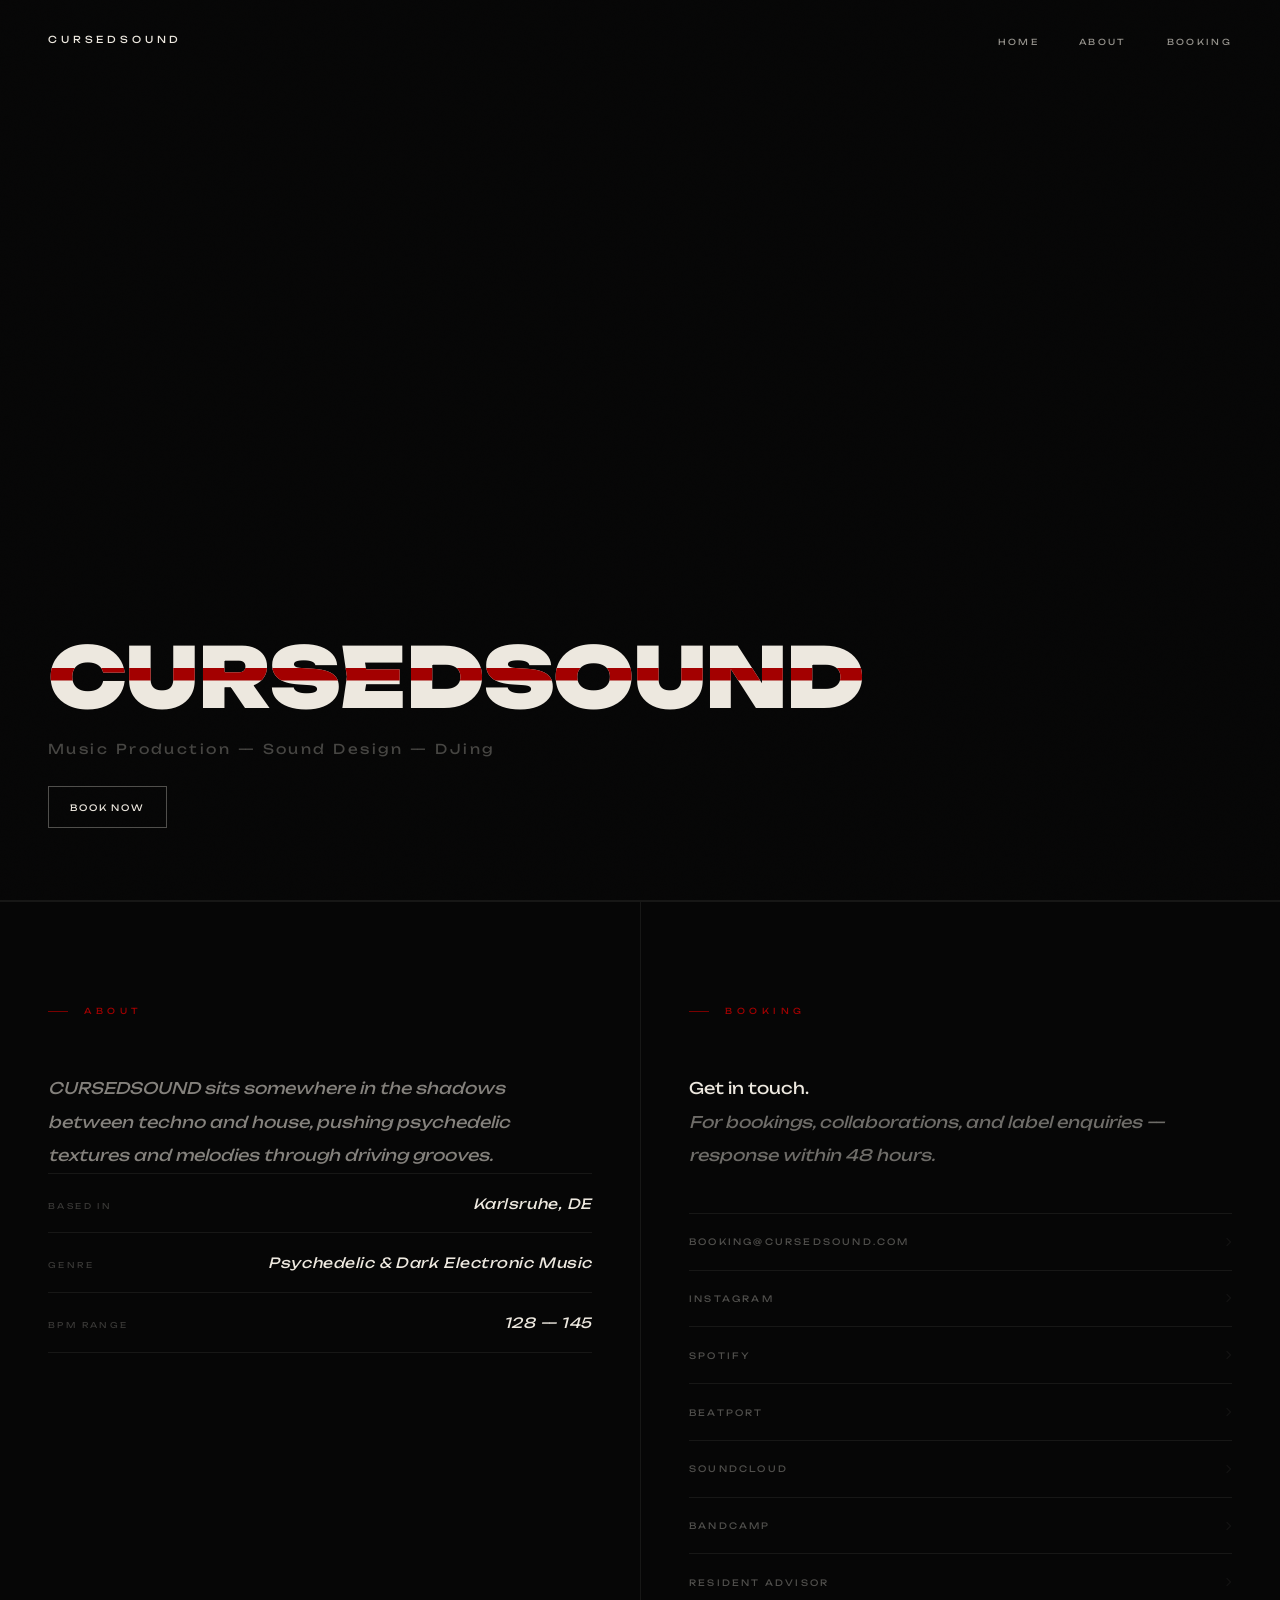
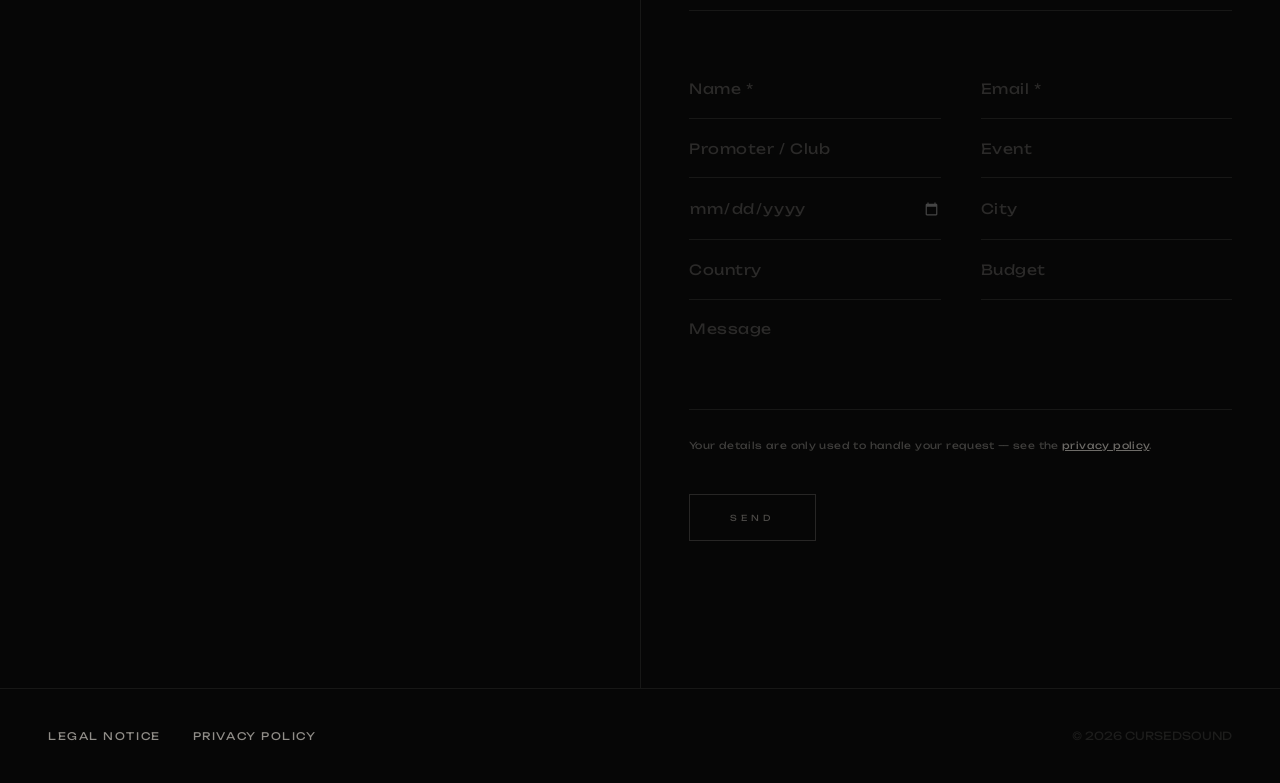
==== index.html @ dfd0a31a "Add booking form connected to the CRM Replace the commented-out contact form with a working booking " ====
<!doctype html>
<html lang="en">
  <head>
    <meta charset="UTF-8" />
    <meta name="viewport" content="width=device-width, initial-scale=1.0" />
    <meta
      name="description"
      content="CURSEDSOUND is a Karlsruhe-based artist for psychedelic and dark electronic music."
    />
    <meta name="theme-color" content="#060606" />
    <meta name="robots" content="index,follow" />
    <link rel="canonical" href="https://www.cursedsound.com/" />

    <meta property="og:type" content="website" />
    <meta property="og:title" content="CURSEDSOUND" />
    <meta
      property="og:description"
      content="Music Production, Sound Design, DJing."
    />
    <meta property="og:url" content="https://www.cursedsound.com/" />
    <meta property="og:site_name" content="CURSEDSOUND" />

    <meta name="twitter:card" content="summary" />
    <meta name="twitter:title" content="CURSEDSOUND" />
    <meta
      name="twitter:description"
      content="Music Production, Sound Design, DJing."
    />

    <title>CURSEDSOUND</title>
    <link rel="icon" href="data:image/svg+xml,%3Csvg xmlns='http://www.w3.org/2000/svg' viewBox='0 0 100 100'%3E%3Crect width='100' height='100' fill='%23060606'/%3E%3Ctext x='50' y='60' text-anchor='middle' font-size='58' fill='%23ede8df'%3EC%3C/text%3E%3C/svg%3E" />
    <link rel="preconnect" href="https://fonts.googleapis.com" />
    <link rel="preconnect" href="https://fonts.gstatic.com" crossorigin />
    <link
      href="https://fonts.googleapis.com/css2?family=Unbounded:wght@900&display=swap"
      rel="stylesheet"
    />
    <link rel="stylesheet" href="style.css" />
  </head>
  <body>
    <a class="skip-link" href="#about">Skip to content</a>

    <!-- NAV -->
    <nav>
      <a href="#hero" class="logo">CURSEDSOUND</a>
      <button
        class="nav-toggle"
        aria-label="Open navigation"
        aria-expanded="false"
        aria-controls="primary-navigation"
      >
        <span class="hamburger"></span>
      </button>
      <ul class="nav-links" id="primary-navigation">
        <li><a href="#hero">Home</a></li>
        <li><a href="#about">About</a></li>
        <li><a href="#contact">Booking</a></li>
      </ul>
    </nav>

    <!-- HERO -->
    <section id="hero">
      <div id="hero-3d"></div>
      <div class="hero-text">
        <h1 class="hero-name">CURSEDSOUND</h1>
        <p class="hero-sub">
          Music Production &mdash; Sound Design &mdash; DJing
        </p>
        <a class="hero-cta" href="#contact">Book now</a>
      </div>
    </section>

    <hr />

    <div class="about-booking-grid">
      <!-- ABOUT -->
      <section class="section" id="about">
        <p class="s-label">About</p>
        <div class="inner">
          <div>
            <p class="bio">
              CURSEDSOUND sits somewhere in the shadows between techno and house,
              pushing psychedelic textures and melodies through driving grooves.
            </p>
            <div class="about-table">
              <div class="a-row">
                <span class="a-key">Based in</span
                ><span class="a-val">Karlsruhe, DE</span>
              </div>
              <div class="a-row">
                <span class="a-key">Genre</span
                ><span class="a-val">Psychedelic & Dark Electronic Music</span>
              </div>
              <div class="a-row">
                <span class="a-key">BPM range</span
                ><span class="a-val">128 — 145</span>
              </div>
            </div>
          </div>
        </div>
      </section>

      <!-- CONTACT -->
      <section class="section" id="contact">
        <p class="s-label">Booking</p>
        <div class="inner">
          <div>
            <p class="contact-blurb">
              <strong>Get in touch.</strong><br />
              For bookings, collaborations, and label enquiries — response within 48 hours.
            </p>
            <div class="c-links">
              <a class="c-link" href="mailto:booking@cursedsound.com"
                >booking@cursedsound.com <span>↗</span></a
              >
              <a class="c-link" href="https://www.instagram.com/cursedsound" target="_blank" rel="noopener noreferrer"
                >Instagram <span>↗</span></a
              >
              <a
                class="c-link"
                href="https://open.spotify.com/intl-de/artist/7eCU2d1x8AarSiR1IyA69K?si=osEAOvn2Soixngp8DqYxMw"
                target="_blank"
                rel="noopener noreferrer"
                >Spotify <span>↗</span></a
              >
              <a class="c-link" href="https://www.beatport.com/de/artist/cursedsound/865231" target="_blank" rel="noopener noreferrer"
                >Beatport <span>↗</span></a
              >
              <a class="c-link" href="https://www.soundcloud.com/cursedsound" target="_blank" rel="noopener noreferrer"
                >Soundcloud <span>↗</span></a
              >
              <a class="c-link" href="https://cursedsound.bandcamp.com" target="_blank" rel="noopener noreferrer"
                >Bandcamp <span>↗</span></a
              >
              <a
                class="c-link"
                href="https://www.residentadvisor.net/dj/cursedsound"
                target="_blank"
                rel="noopener noreferrer"
                >Resident Advisor <span>↗</span></a
              >
            </div>
          </div>
          <!-- Booking form: posts to the CRM, which files it as a gig inquiry -->
          <form class="bform" id="booking-form" method="post"
                action="https://crm.cursedsound.com/api/public/inquiry">
            <div class="f-row">
              <input class="f" type="text" name="name" placeholder="Name *" aria-label="Name" autocomplete="name" maxlength="200" required>
              <input class="f" type="email" name="email" placeholder="Email *" aria-label="Email" autocomplete="email" maxlength="200" required>
            </div>
            <div class="f-row">
              <input class="f" type="text" name="organization" placeholder="Promoter / Club" aria-label="Promoter or club" autocomplete="organization" maxlength="200">
              <input class="f" type="text" name="event" placeholder="Event" aria-label="Event name" maxlength="200">
            </div>
            <div class="f-row">
              <input class="f" type="date" name="date" aria-label="Event date">
              <input class="f" type="text" name="city" placeholder="City" aria-label="City" maxlength="120">
            </div>
            <div class="f-row">
              <input class="f" type="text" name="country" placeholder="Country" aria-label="Country" autocomplete="country-name" maxlength="120">
              <input class="f" type="text" name="budget" placeholder="Budget" aria-label="Budget" maxlength="120">
            </div>
            <textarea class="f" name="message" rows="4" placeholder="Message" aria-label="Message" maxlength="5000"></textarea>
            <!-- honeypot: hidden from people, bots fill it and get silently dropped -->
            <div class="hp" aria-hidden="true">
              <label>Company website <input type="text" name="company_website" tabindex="-1" autocomplete="off"></label>
            </div>
            <!-- no-JS fallback: the CRM redirects back here after a plain form post -->
            <input type="hidden" name="redirect" value="https://www.cursedsound.com/?sent=1#contact">
            <p class="f-note">
              Your details are only used to handle your request — see the <a href="privacy_policy.html">privacy policy</a>.
            </p>
            <button class="submit" type="submit">Send</button>
            <p class="f-status" role="status" aria-live="polite"></p>
          </form>
        </div>
      </section>
    </div>

    <footer>
      <div class="footer-inner">
        <div class="footer-links">
          <a href="legal_notice.html">LEGAL NOTICE</a>
          <a href="privacy_policy.html">PRIVACY POLICY</a>
        </div>
        <span class="f-copy">© 2026 CURSEDSOUND</span>
      </div>
    </footer>

    <script src="script.js"></script>
  </body>
</html>
---- style.css ----
*,*::before,*::after{margin:0;padding:0;box-sizing:border-box}

:root{
  --black:#060606;
  --white:#ede8df;
  --red:#7a0000;
  --red2:#a30000;
  --red3:#c40000;
  --dim:rgba(237,232,223,0.07);
  --dim2:rgba(237,232,223,0.12);
}

body{
  background:var(--black);
  color:var(--white);
  font-family:'Unbounded',sans-serif;
  overflow-x:hidden;
}

html,body{max-width:100%}

img,canvas,svg,video{max-width:100%;height:auto}

#about,#contact{scroll-margin-top:110px}

.skip-link{
  position:absolute;
  top:-100px;
  left:1rem;
  z-index:500;
  background:var(--red2);
  color:var(--white);
  text-decoration:none;
  padding:.7rem 1rem;
  font-size:.6rem;
  letter-spacing:.1em;
}
.skip-link:focus{top:1rem}

/* ── GRAIN ── */
body::after{
  content:'';position:fixed;inset:0;
  background-image:url("data:image/svg+xml,%3Csvg xmlns='http://www.w3.org/2000/svg' width='300' height='300'%3E%3Cfilter id='n'%3E%3CfeTurbulence type='fractalNoise' baseFrequency='.85' numOctaves='4' stitchTiles='stitch'/%3E%3C/filter%3E%3Crect width='300' height='300' filter='url(%23n)' opacity='.04'/%3E%3C/svg%3E");
  pointer-events:none;z-index:199;opacity:.6;mix-blend-mode:overlay;
}

/* ── NAV ── */
nav{
  position:fixed;top:0;left:0;right:0;z-index:300;
  display:flex;justify-content:space-between;align-items:center;
  padding:1.8rem 3rem;
}
.logo{
  font-family:'Unbounded',sans-serif;font-size:.6rem;
  letter-spacing:.4em;color:var(--white);text-decoration:none;
}
.nav-links{list-style:none;display:flex;gap:2.5rem}
.nav-links a{
  font-family:'Unbounded',sans-serif;font-size:.52rem;
  letter-spacing:.28em;text-transform:uppercase;
  color:rgba(237,232,223,.62);text-decoration:none;transition:color .3s;
}
.nav-links a:hover{color:var(--white)}
.nav-toggle {
  display:none;
  background:none;
  border:none;
  cursor:pointer;
  padding:.5rem;
  margin-left:auto;
  z-index:301;
}
.nav-toggle .hamburger {
  width:2rem;
  height:.22rem;
  background:var(--white);
  display:block;
  position:relative;
  border-radius:.12rem;
}
.nav-toggle .hamburger::before,
.nav-toggle .hamburger::after {
  content:'';
  position:absolute;
  left:0;
  width:2rem;
  height:.22rem;
  background:var(--white);
  border-radius:.12rem;
}
.nav-toggle .hamburger::before {
  top:-.5rem;
}
.nav-toggle .hamburger::after {
  top:.5rem;
}

/* ── HERO ── */
#hero{
  height:100vh;display:flex;flex-direction:column;
  justify-content:flex-end;padding:0 3rem 4.5rem;
  position:relative;overflow:hidden;
  isolation:isolate;z-index:200;
}

/* THREE.JS HERO */
#hero-3d{
  position:absolute;top:0;left:0;width:100%;height:100%;
  pointer-events:none;z-index:1;
}
#hero-3d canvas{display:block;}

/* HERO TEXT */
.hero-text{position:relative;z-index:10}

.hero-name{
  font-family:'Unbounded',sans-serif;
  font-size:clamp(2.5rem,6.5vw,6rem);
  font-weight:900;line-height:1;
  letter-spacing:-.02em;color:var(--white);
  position:relative;display:inline-block;max-width:100%;overflow-wrap:anywhere;word-break:break-word;
}

/* shatter glitch on letters — rare */
.hero-name::before{
  content:'CURSEDSOUND';
  position:absolute;top:0;left:0;
  color:var(--red2);
  clip-path:polygon(0 40%,100% 40%,100% 55%,0 55%);
  animation:shatter 9s step-end infinite;
  transform:translateX(0);
}
@keyframes shatter{
  0%,88%,100%{opacity:0;transform:translateX(0)}
  89%{opacity:.9;transform:translateX(-5px) skewX(-3deg)}
  91%{opacity:.7;transform:translateX(4px)}
  93%{opacity:0}
}

.hero-sub{
  margin-top:1.4rem;
  font-family:'Unbounded',sans-serif;
  font-style:normal;
  font-size:.85rem;
  letter-spacing:.18em;
  color:rgba(237,232,223,.28);
}

.hero-cta{
  display:inline-flex;
  align-items:center;
  margin-top:1.8rem;
  border:1px solid rgba(237,232,223,.32);
  color:var(--white);
  text-decoration:none;
  text-transform:uppercase;
  letter-spacing:.22em;
  font-size:.55rem;
  padding:.9rem 1.3rem;
  transition:border-color .3s,background-color .3s,color .3s;
}
.hero-cta:hover{
  border-color:var(--red2);
  background:var(--red2);
}

a:focus-visible,
button:focus-visible{
  outline:2px solid var(--red3);
  outline-offset:3px;
}

/* ── DIVIDER ── */
hr{border:none;border-top:1px solid var(--dim);position:relative}
hr::before{content:'✦';position:absolute;left:3rem;top:-.6rem;font-size:.6rem;color:var(--red2);background:var(--black);padding:0 .5rem}

/* ── SECTIONS ── */
.section{padding:6.5rem 3rem;border-top:1px solid var(--dim)}

.about-booking-grid{display:grid;grid-template-columns:1fr}
.about-booking-grid .section,.inner{min-width:0}

@media(min-width:1100px){
  .about-booking-grid{grid-template-columns:1fr 1fr}
  .about-booking-grid .section{padding-left:3rem;padding-right:3rem}
  .about-booking-grid #contact{border-left:1px solid var(--dim)}
  .about-booking-grid #about .inner,
  .about-booking-grid #contact .inner{grid-template-columns:1fr;gap:3rem}
}

.s-label{
  font-family:'Unbounded',sans-serif;font-size:.52rem;
  letter-spacing:.55em;text-transform:uppercase;
  color:var(--red2);margin-bottom:3.5rem;
  display:flex;align-items:center;gap:1rem;
}
.s-label::before{content:'';display:block;width:20px;height:1px;background:var(--red);flex-shrink:0}

/* ── ABOUT ── */
#about .inner{display:grid;grid-template-columns:1fr 1fr;gap:7rem;align-items:start}

.bio{font-size:1rem;line-height:2.1;color:rgba(237,232,223,.55);font-style:italic}
.bio strong{font-style:normal;font-weight:400;color:var(--white)}

/* bad luck badge */
.curse-badge{
  display:inline-block;margin-top:1.8rem;
  font-family:'Unbounded',sans-serif;font-size:.5rem;
  letter-spacing:.35em;text-transform:uppercase;
  color:var(--red2);border:1px solid rgba(122,0,0,.4);
  padding:.5rem 1rem;
}

.about-table{border-top:1px solid var(--dim)}
.a-row{display:flex;justify-content:space-between;align-items:baseline;padding:1.3rem 0;border-bottom:1px solid var(--dim);gap:2rem;flex-wrap:wrap}
.a-key{font-family:'Unbounded',sans-serif;font-size:.5rem;letter-spacing:.3em;text-transform:uppercase;color:rgba(237,232,223,.22);flex-shrink:0}
.a-val{font-size:.88rem;font-style:italic;letter-spacing:.04em;color:var(--white);word-wrap:break-word;overflow-wrap:break-word}
.a-val.red{color:var(--red2)}


/* ── CONTACT ── */
#contact .inner{display:grid;grid-template-columns:1fr 1fr;gap:7rem;align-items:start}
.contact-blurb{font-size:1rem;line-height:2.1;font-style:italic;color:rgba(237,232,223,.45);margin-bottom:2.5rem}
.contact-blurb strong{font-weight:400;font-style:normal;color:var(--white)}
.c-links{border-top:1px solid var(--dim)}
.c-link{
  display:flex;justify-content:space-between;align-items:center;
  padding:1.4rem 0;border-bottom:1px solid var(--dim);
  text-decoration:none;color:rgba(237,232,223,.32);
  font-family:'Unbounded',sans-serif;font-size:.55rem;letter-spacing:.25em;text-transform:uppercase;
  transition:color .3s;
  min-width:0;
  gap:.8rem;
  overflow-wrap:anywhere;
  word-break:break-word;
}
.c-link:hover{color:var(--white)}
.c-link span{opacity:.25;transition:opacity .3s,transform .3s;display:inline-block;color:transparent;font-size:0;position:relative;width:1.2em;height:1.2em;flex-shrink:0}
.c-link span::after{content:'';position:absolute;top:50%;right:0;width:6px;height:6px;border-top:1px solid rgba(237,232,223,.25);border-right:1px solid rgba(237,232,223,.25);transform:translate(-2px,-50%) rotate(45deg);transition:border-color .3s}
.c-link:hover span{opacity:1;transform:translate(4px,-4px)}
.c-link:hover span::after{border-color:var(--white)}

/* FORM */
.bform{display:flex;flex-direction:column}
.f{
  background:transparent;border:none;border-bottom:1px solid var(--dim);
  color:var(--white);font-family:'Unbounded',sans-serif;font-style:normal;
  font-size:.88rem;letter-spacing:.04em;
  padding:1.3rem 0;outline:none;transition:border-color .3s;width:100%;
}
.f::placeholder{color:rgba(237,232,223,.16)}
.f:focus{border-bottom-color:rgba(163,0,0,.6)}
.f-row{display:grid;grid-template-columns:1fr 1fr;gap:2.5rem}
textarea.f{resize:none}
.submit{
  margin-top:2.5rem;align-self:flex-start;background:none;
  border:1px solid rgba(237,232,223,.14);color:rgba(237,232,223,.3);
  font-family:'Unbounded',sans-serif;font-size:.52rem;
  letter-spacing:.5em;text-transform:uppercase;
  padding:1.1rem 2.5rem;cursor:pointer;transition:all .3s;
}
.submit:hover{border-color:var(--red);background:var(--red);color:var(--white)}
.submit:disabled{opacity:.4;cursor:wait}
.f[type=date]{color-scheme:dark}
.f[type=date].is-empty{color:rgba(237,232,223,.16)}
.f[type=date]::-webkit-calendar-picker-indicator{opacity:.25;cursor:pointer}
.hp{position:absolute;left:-10000px;width:1px;height:1px;overflow:hidden}
.f-note{margin-top:1.6rem;font-size:.6rem;line-height:1.9;letter-spacing:.04em;color:rgba(237,232,223,.25)}
.f-note a{color:rgba(237,232,223,.45);text-decoration:underline}
.f-status{margin-top:1.4rem;font-size:.7rem;line-height:1.9;letter-spacing:.04em;min-height:1.3rem}
.f-status.ok{color:var(--white)}
.f-status.bad{color:var(--red3)}

/* ── FOOTER ── */
footer{
  padding:2.5rem 3rem;border-top:1px solid var(--dim);
  display:flex;justify-content:space-between;align-items:center;
}
.f-brand{font-family:'Unbounded',sans-serif;font-size:.52rem;letter-spacing:.38em;color:rgba(237,232,223,.12)}
.f-copy{font-family:'Unbounded',sans-serif;font-style:normal;font-size:.7rem;color:rgba(237,232,223,.1)}
.footer-inner{display:flex;justify-content:space-between;align-items:center;width:100%}
.footer-links{display:flex;gap:2rem;font-size:0.65rem;letter-spacing:0.15em}
.footer-links a{color:rgba(237,232,223,0.6);text-decoration:none}

/* ── RESPONSIVE ── */
@media(max-width:768px){
  nav{padding:1.5rem;background:var(--black)}
  .logo{
    font-size:.45rem;
    letter-spacing:.14em;
    max-width:calc(100vw - 6.5rem);
    white-space:nowrap;
    overflow:hidden;
    text-overflow:ellipsis;
  }
  .nav-toggle{display:block}
  .nav-links{
    position:absolute;
    top:100%;
    left:0;
    right:0;
    background:var(--black);
    flex-direction:column;
    gap:0;
    padding:0;
    display:none;
    text-align:center;
  }
  .nav-links.open{
    display:flex;
  }
  .nav-links a{
    font-size:.42rem;
    letter-spacing:.15em;
    padding:1rem 0;
    border-bottom:1px solid var(--dim2);
  }
  .nav-links a:last-child{border-bottom:none}
  .hero-name{font-size:clamp(2rem,5.5vw,4rem)}
  .hero-name::before{display:none}
  .hero-sub{font-size:.74rem;letter-spacing:.1em;line-height:1.6}
  .hero-cta{font-size:.5rem;letter-spacing:.16em}
  #hero{padding:0 1.5rem 3.5rem}
  .section{padding:4.5rem 1.5rem}
  #about .inner,#contact .inner{grid-template-columns:1fr;gap:3.5rem}
  .a-row{flex-direction:column;align-items:flex-start;gap:0.8rem}
  .a-val{max-width:100%}
  .date{grid-template-columns:4.5rem 1fr;gap:1.5rem}
  .date-status{display:none}
  .c-link{
    font-size:.48rem;
    letter-spacing:.08em;
    align-items:flex-start;
    line-height:1.5;
  }
  .c-link span{margin-top:.2rem}
  .f-row{grid-template-columns:1fr;gap:0}
  footer{flex-direction:column;gap:.8rem;padding:2rem 1.5rem}
  .footer-inner{flex-direction:column;align-items:flex-start;gap:1rem}
  .footer-links{flex-direction:column;gap:0.8rem}
  .thirteen{font-size:60vw}
}

@media (prefers-reduced-motion: reduce){
  *,*::before,*::after{animation:none!important;transition:none!important;scroll-behavior:auto!important}
}
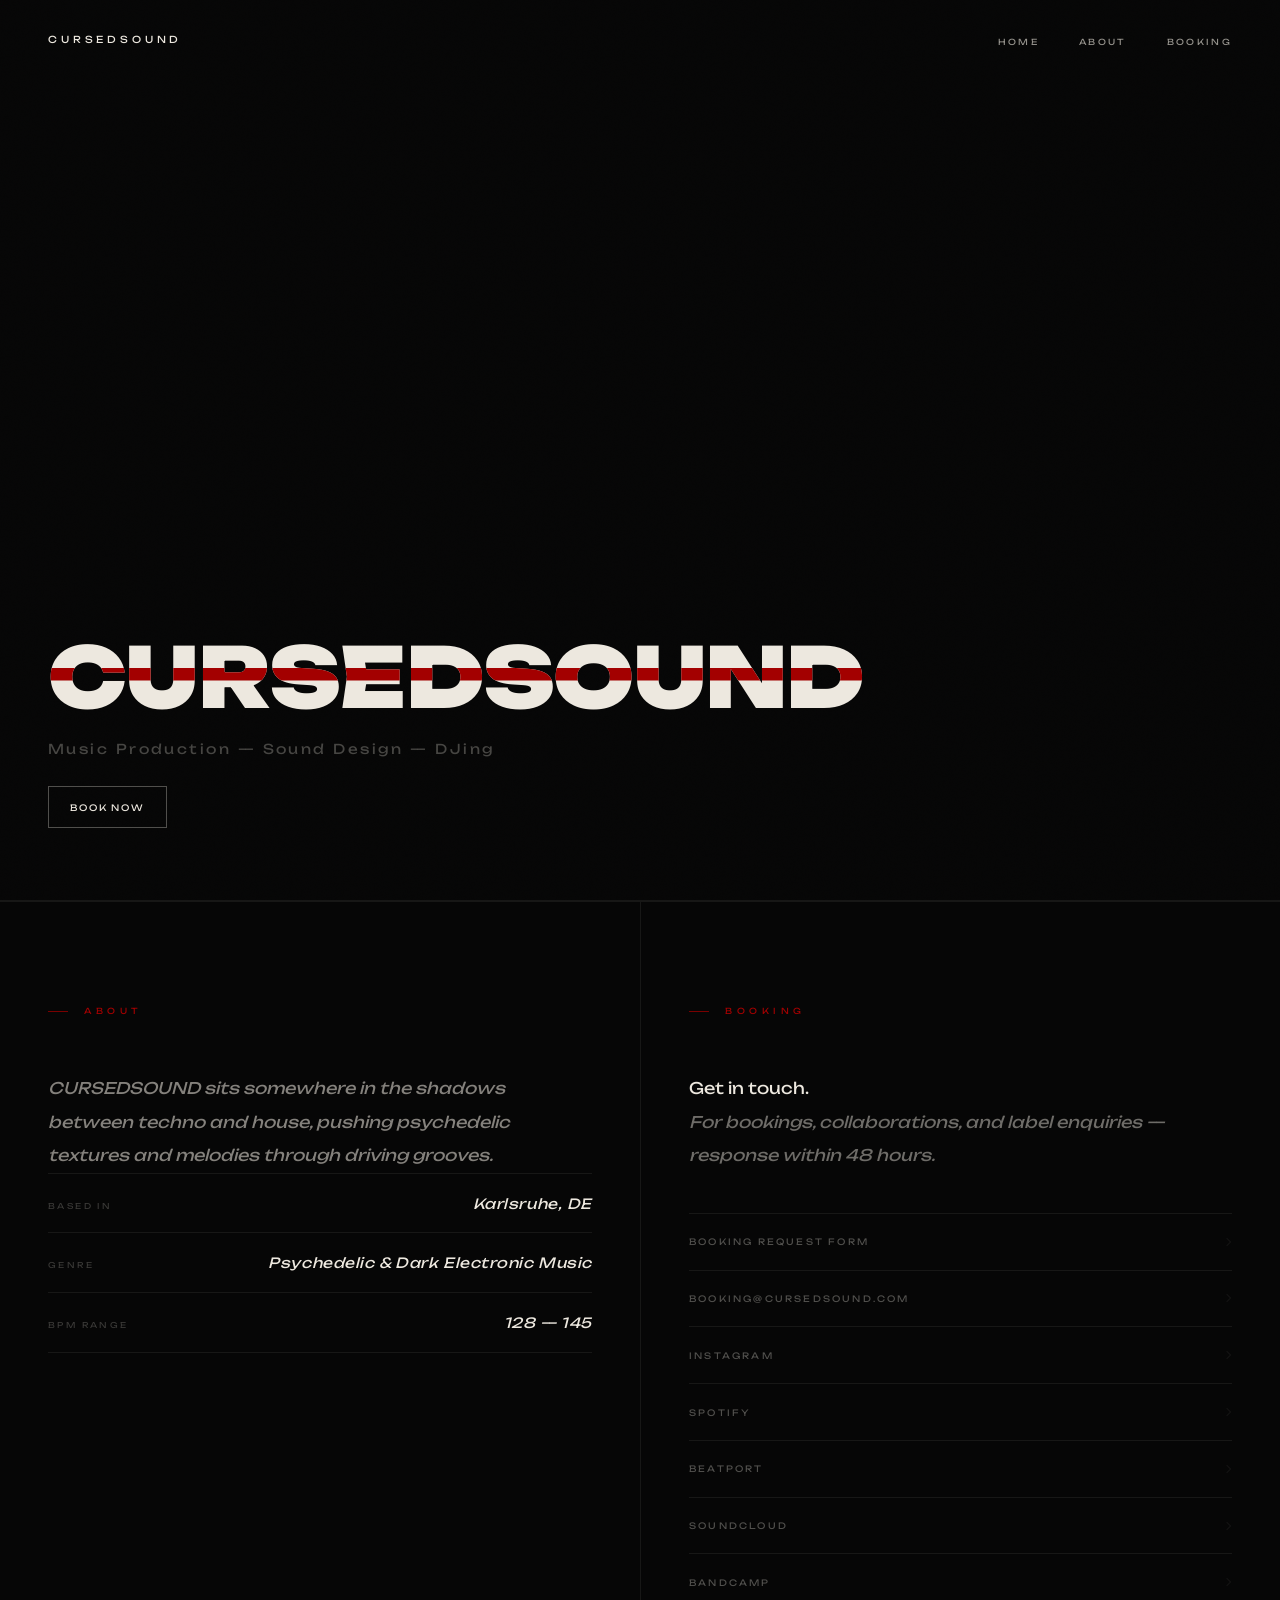
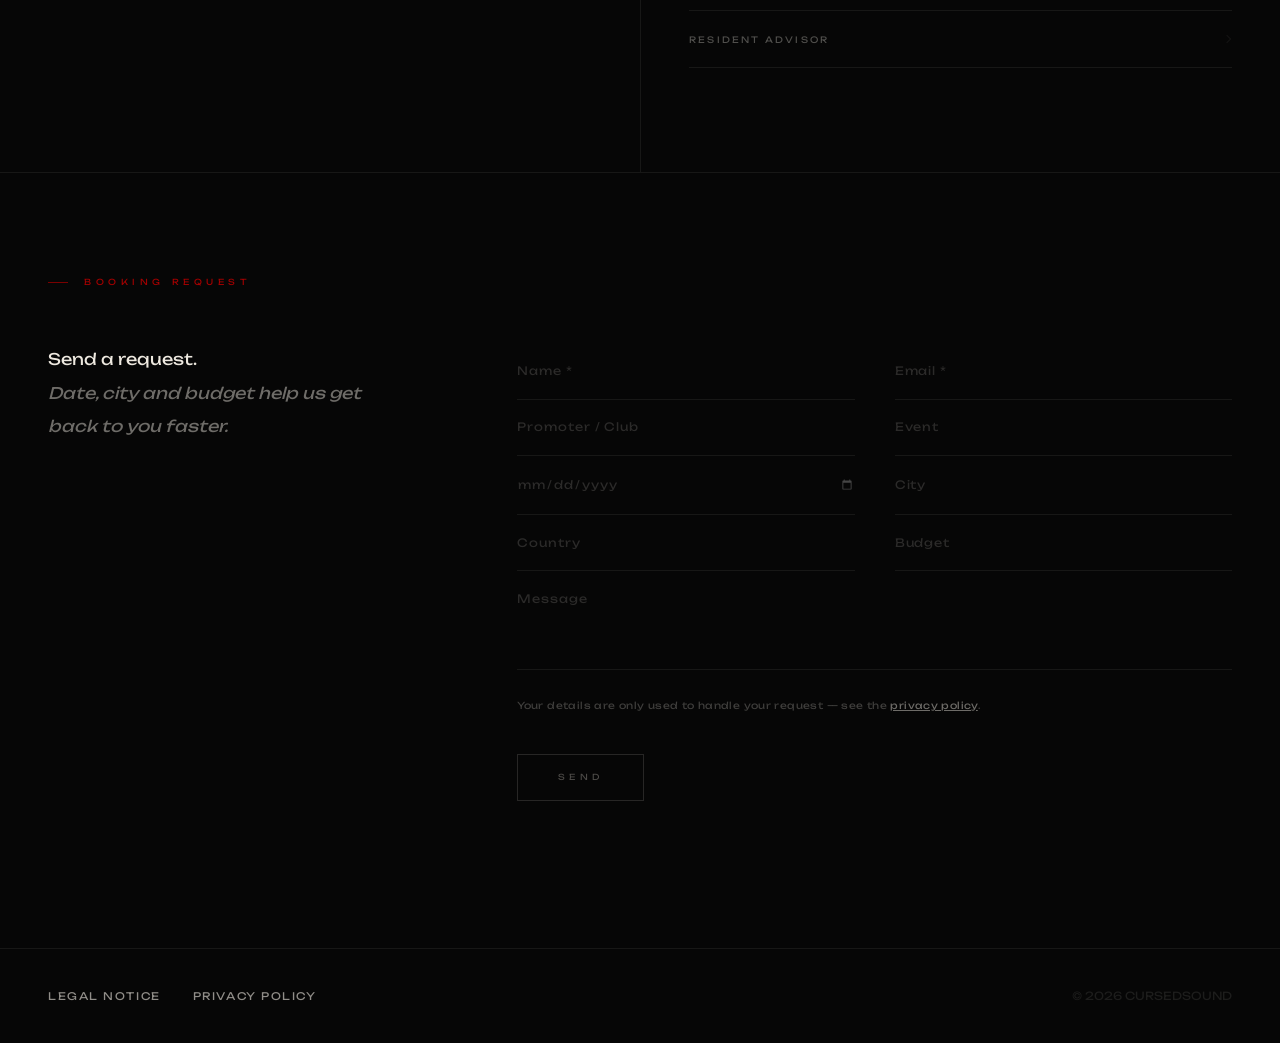
==== commit 86cc4c97: "Give the booking form its own section Move the form out of the Booking column into a full-width "Boo" ====
--- a/index.html
+++ b/index.html
@@ -110,6 +110,7 @@
               For bookings, collaborations, and label enquiries — response within 48 hours.
             </p>
             <div class="c-links">
+              <a class="c-link" href="#request">Booking request form <span>↓</span></a>
               <a class="c-link" href="mailto:booking@cursedsound.com"
                 >booking@cursedsound.com <span>↗</span></a
               >
@@ -141,41 +142,52 @@
               >
             </div>
           </div>
-          <!-- Booking form: posts to the CRM, which files it as a gig inquiry -->
-          <form class="bform" id="booking-form" method="post"
-                action="https://crm.cursedsound.com/api/public/inquiry">
-            <div class="f-row">
-              <input class="f" type="text" name="name" placeholder="Name *" aria-label="Name" autocomplete="name" maxlength="200" required>
-              <input class="f" type="email" name="email" placeholder="Email *" aria-label="Email" autocomplete="email" maxlength="200" required>
-            </div>
-            <div class="f-row">
-              <input class="f" type="text" name="organization" placeholder="Promoter / Club" aria-label="Promoter or club" autocomplete="organization" maxlength="200">
-              <input class="f" type="text" name="event" placeholder="Event" aria-label="Event name" maxlength="200">
-            </div>
-            <div class="f-row">
-              <input class="f" type="date" name="date" aria-label="Event date">
-              <input class="f" type="text" name="city" placeholder="City" aria-label="City" maxlength="120">
-            </div>
-            <div class="f-row">
-              <input class="f" type="text" name="country" placeholder="Country" aria-label="Country" autocomplete="country-name" maxlength="120">
-              <input class="f" type="text" name="budget" placeholder="Budget" aria-label="Budget" maxlength="120">
-            </div>
-            <textarea class="f" name="message" rows="4" placeholder="Message" aria-label="Message" maxlength="5000"></textarea>
-            <!-- honeypot: hidden from people, bots fill it and get silently dropped -->
-            <div class="hp" aria-hidden="true">
-              <label>Company website <input type="text" name="company_website" tabindex="-1" autocomplete="off"></label>
-            </div>
-            <!-- no-JS fallback: the CRM redirects back here after a plain form post -->
-            <input type="hidden" name="redirect" value="https://www.cursedsound.com/?sent=1#contact">
-            <p class="f-note">
-              Your details are only used to handle your request — see the <a href="privacy_policy.html">privacy policy</a>.
-            </p>
-            <button class="submit" type="submit">Send</button>
-            <p class="f-status" role="status" aria-live="polite"></p>
-          </form>
         </div>
       </section>
     </div>
+
+    <!-- BOOKING REQUEST -->
+    <section class="section" id="request">
+      <p class="s-label">Booking request</p>
+      <div class="inner">
+        <p class="contact-blurb">
+          <strong>Send a request.</strong><br />
+          Date, city and budget help us get back to you faster.
+        </p>
+        <!-- Booking form: posts to the CRM, which files it as a gig inquiry -->
+        <form class="bform" id="booking-form" method="post"
+              action="https://crm.cursedsound.com/api/public/inquiry">
+          <div class="f-row">
+            <input class="f" type="text" name="name" placeholder="Name *" aria-label="Name" autocomplete="name" maxlength="200" required>
+            <input class="f" type="email" name="email" placeholder="Email *" aria-label="Email" autocomplete="email" maxlength="200" required>
+          </div>
+          <div class="f-row">
+            <input class="f" type="text" name="organization" placeholder="Promoter / Club" aria-label="Promoter or club" autocomplete="organization" maxlength="200">
+            <input class="f" type="text" name="event" placeholder="Event" aria-label="Event name" maxlength="200">
+          </div>
+          <div class="f-row">
+            <input class="f" type="date" name="date" aria-label="Event date">
+            <input class="f" type="text" name="city" placeholder="City" aria-label="City" maxlength="120">
+          </div>
+          <div class="f-row">
+            <input class="f" type="text" name="country" placeholder="Country" aria-label="Country" autocomplete="country-name" maxlength="120">
+            <input class="f" type="text" name="budget" placeholder="Budget" aria-label="Budget" maxlength="120">
+          </div>
+          <textarea class="f" name="message" rows="4" placeholder="Message" aria-label="Message" maxlength="5000"></textarea>
+          <!-- honeypot: hidden from people, bots fill it and get silently dropped -->
+          <div class="hp" aria-hidden="true">
+            <label>Company website <input type="text" name="company_website" tabindex="-1" autocomplete="off"></label>
+          </div>
+          <!-- no-JS fallback: the CRM redirects back here after a plain form post -->
+          <input type="hidden" name="redirect" value="https://www.cursedsound.com/?sent=1#request">
+          <p class="f-note">
+            Your details are only used to handle your request — see the <a href="privacy_policy.html">privacy policy</a>.
+          </p>
+          <button class="submit" type="submit">Send</button>
+          <p class="f-status" role="status" aria-live="polite"></p>
+        </form>
+      </div>
+    </section>
 
     <footer>
       <div class="footer-inner">
--- a/style.css
+++ b/style.css
@@ -21,7 +21,7 @@
 
 img,canvas,svg,video{max-width:100%;height:auto}
 
-#about,#contact{scroll-margin-top:110px}
+#about,#contact,#request{scroll-margin-top:110px}
 
 .skip-link{
   position:absolute;
@@ -197,7 +197,7 @@
 .s-label::before{content:'';display:block;width:20px;height:1px;background:var(--red);flex-shrink:0}
 
 /* ── ABOUT ── */
-#about .inner{display:grid;grid-template-columns:1fr 1fr;gap:7rem;align-items:start}
+#about .inner{display:grid;grid-template-columns:1fr;gap:7rem;align-items:start}
 
 .bio{font-size:1rem;line-height:2.1;color:rgba(237,232,223,.55);font-style:italic}
 .bio strong{font-style:normal;font-weight:400;color:var(--white)}
@@ -219,7 +219,7 @@
 
 
 /* ── CONTACT ── */
-#contact .inner{display:grid;grid-template-columns:1fr 1fr;gap:7rem;align-items:start}
+#contact .inner{display:grid;grid-template-columns:1fr;gap:7rem;align-items:start}
 .contact-blurb{font-size:1rem;line-height:2.1;font-style:italic;color:rgba(237,232,223,.45);margin-bottom:2.5rem}
 .contact-blurb strong{font-weight:400;font-style:normal;color:var(--white)}
 .c-links{border-top:1px solid var(--dim)}
@@ -241,11 +241,12 @@
 .c-link:hover span::after{border-color:var(--white)}
 
 /* FORM */
-.bform{display:flex;flex-direction:column}
+#request .inner{display:grid;grid-template-columns:1fr 2fr;gap:7rem;align-items:start}
+.bform{display:flex;flex-direction:column;min-width:0}
 .f{
   background:transparent;border:none;border-bottom:1px solid var(--dim);
-  color:var(--white);font-family:'Unbounded',sans-serif;font-style:normal;
-  font-size:.88rem;letter-spacing:.04em;
+  color:rgba(237,232,223,.85);font-family:'Unbounded',sans-serif;font-style:normal;
+  font-size:.72rem;letter-spacing:.08em;
   padding:1.3rem 0;outline:none;transition:border-color .3s;width:100%;
 }
 .f::placeholder{color:rgba(237,232,223,.16)}
@@ -322,7 +323,7 @@
   .hero-cta{font-size:.5rem;letter-spacing:.16em}
   #hero{padding:0 1.5rem 3.5rem}
   .section{padding:4.5rem 1.5rem}
-  #about .inner,#contact .inner{grid-template-columns:1fr;gap:3.5rem}
+  #about .inner,#contact .inner,#request .inner{grid-template-columns:1fr;gap:3.5rem}
   .a-row{flex-direction:column;align-items:flex-start;gap:0.8rem}
   .a-val{max-width:100%}
   .date{grid-template-columns:4.5rem 1fr;gap:1.5rem}
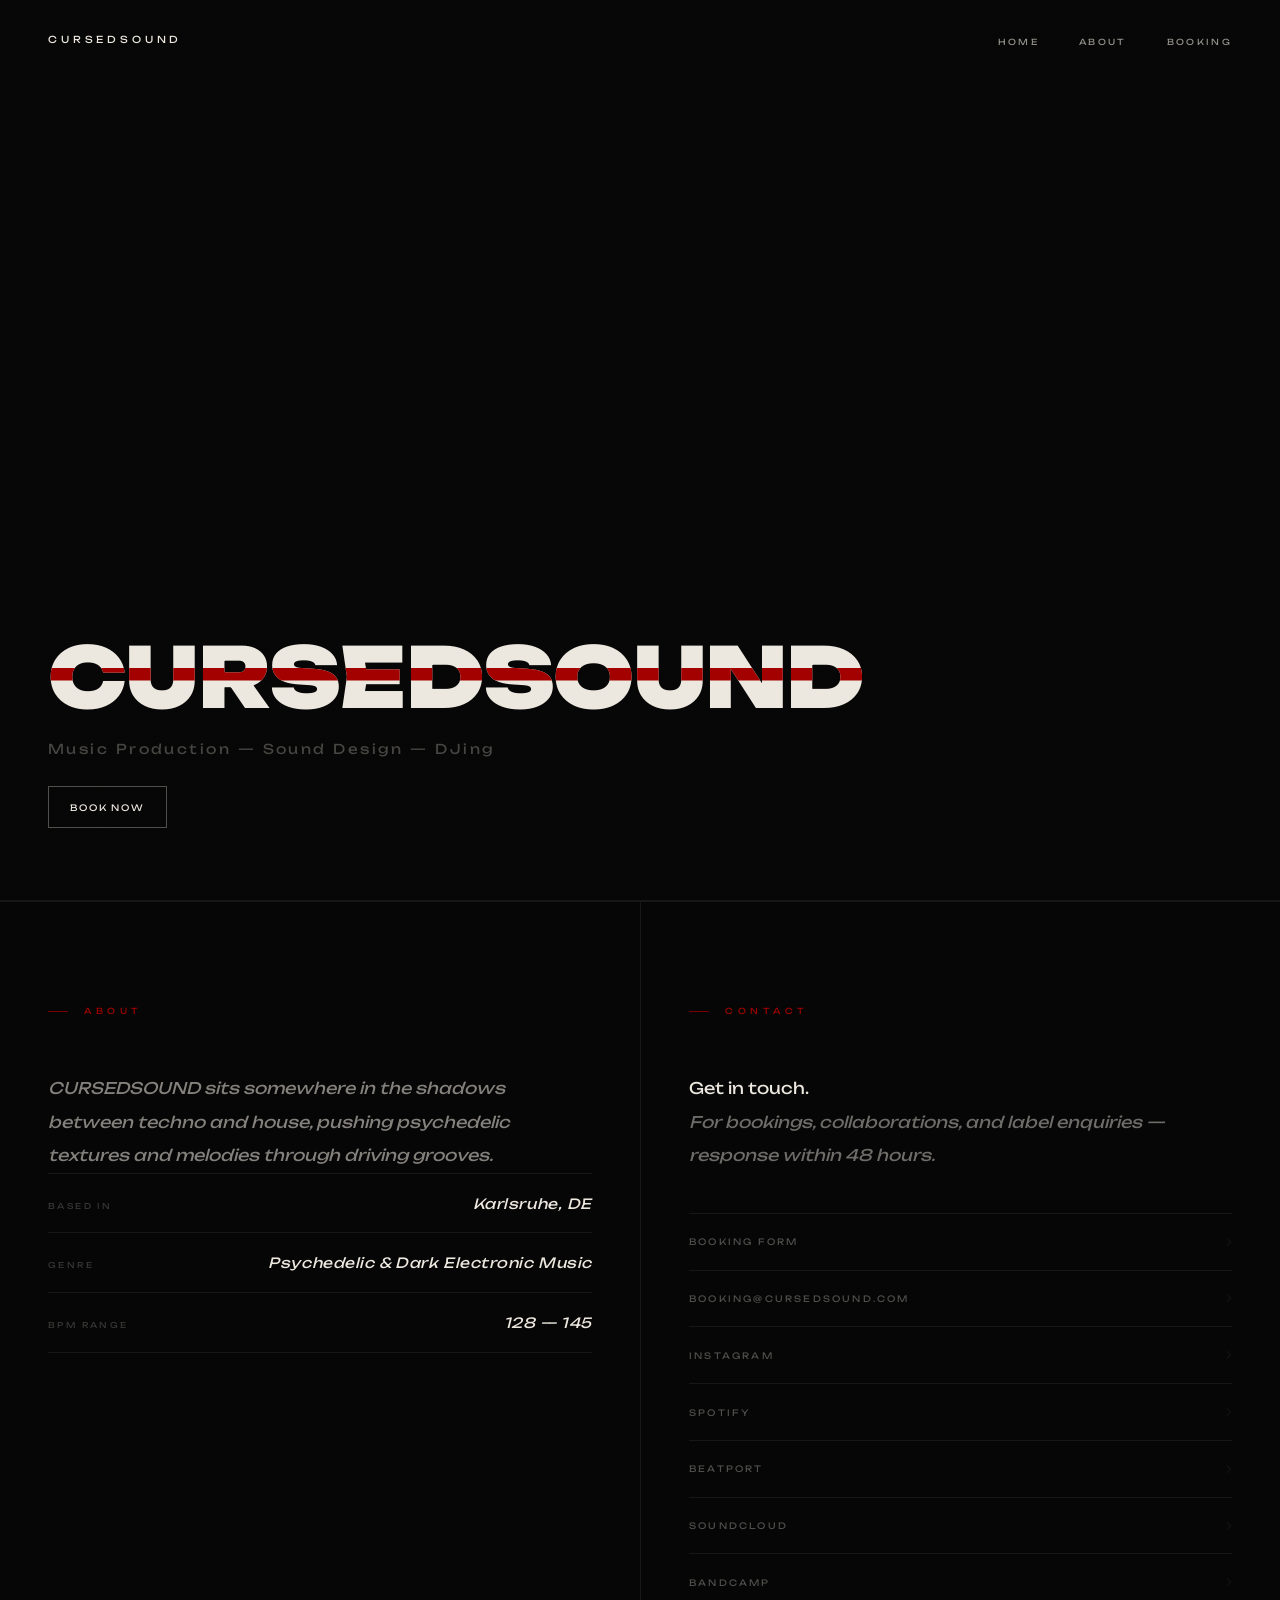
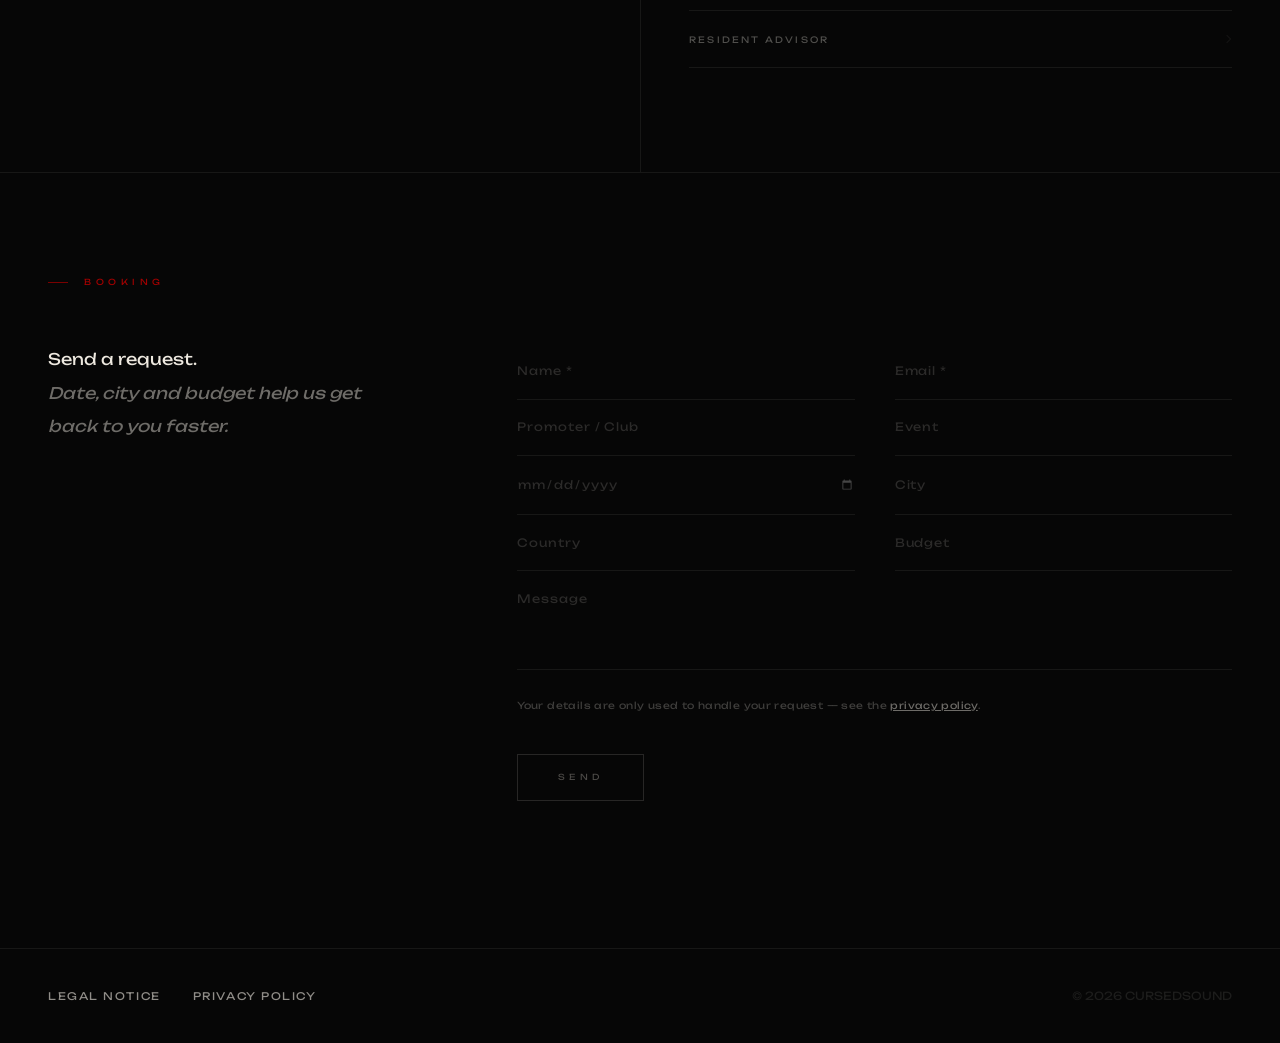
==== commit 37ccb35c: "Rename sections to Contact and Booking The links section is now "Contact" and the form section "Book" ====
--- a/index.html
+++ b/index.html
@@ -54,7 +54,7 @@
       <ul class="nav-links" id="primary-navigation">
         <li><a href="#hero">Home</a></li>
         <li><a href="#about">About</a></li>
-        <li><a href="#contact">Booking</a></li>
+        <li><a href="#request">Booking</a></li>
       </ul>
     </nav>
 
@@ -66,7 +66,7 @@
         <p class="hero-sub">
           Music Production &mdash; Sound Design &mdash; DJing
         </p>
-        <a class="hero-cta" href="#contact">Book now</a>
+        <a class="hero-cta" href="#request">Book now</a>
       </div>
     </section>
 
@@ -102,7 +102,7 @@
 
       <!-- CONTACT -->
       <section class="section" id="contact">
-        <p class="s-label">Booking</p>
+        <p class="s-label">Contact</p>
         <div class="inner">
           <div>
             <p class="contact-blurb">
@@ -110,7 +110,7 @@
               For bookings, collaborations, and label enquiries — response within 48 hours.
             </p>
             <div class="c-links">
-              <a class="c-link" href="#request">Booking request form <span>↓</span></a>
+              <a class="c-link" href="#request">Booking form <span>↓</span></a>
               <a class="c-link" href="mailto:booking@cursedsound.com"
                 >booking@cursedsound.com <span>↗</span></a
               >
@@ -148,7 +148,7 @@
 
     <!-- BOOKING REQUEST -->
     <section class="section" id="request">
-      <p class="s-label">Booking request</p>
+      <p class="s-label">Booking</p>
       <div class="inner">
         <p class="contact-blurb">
           <strong>Send a request.</strong><br />
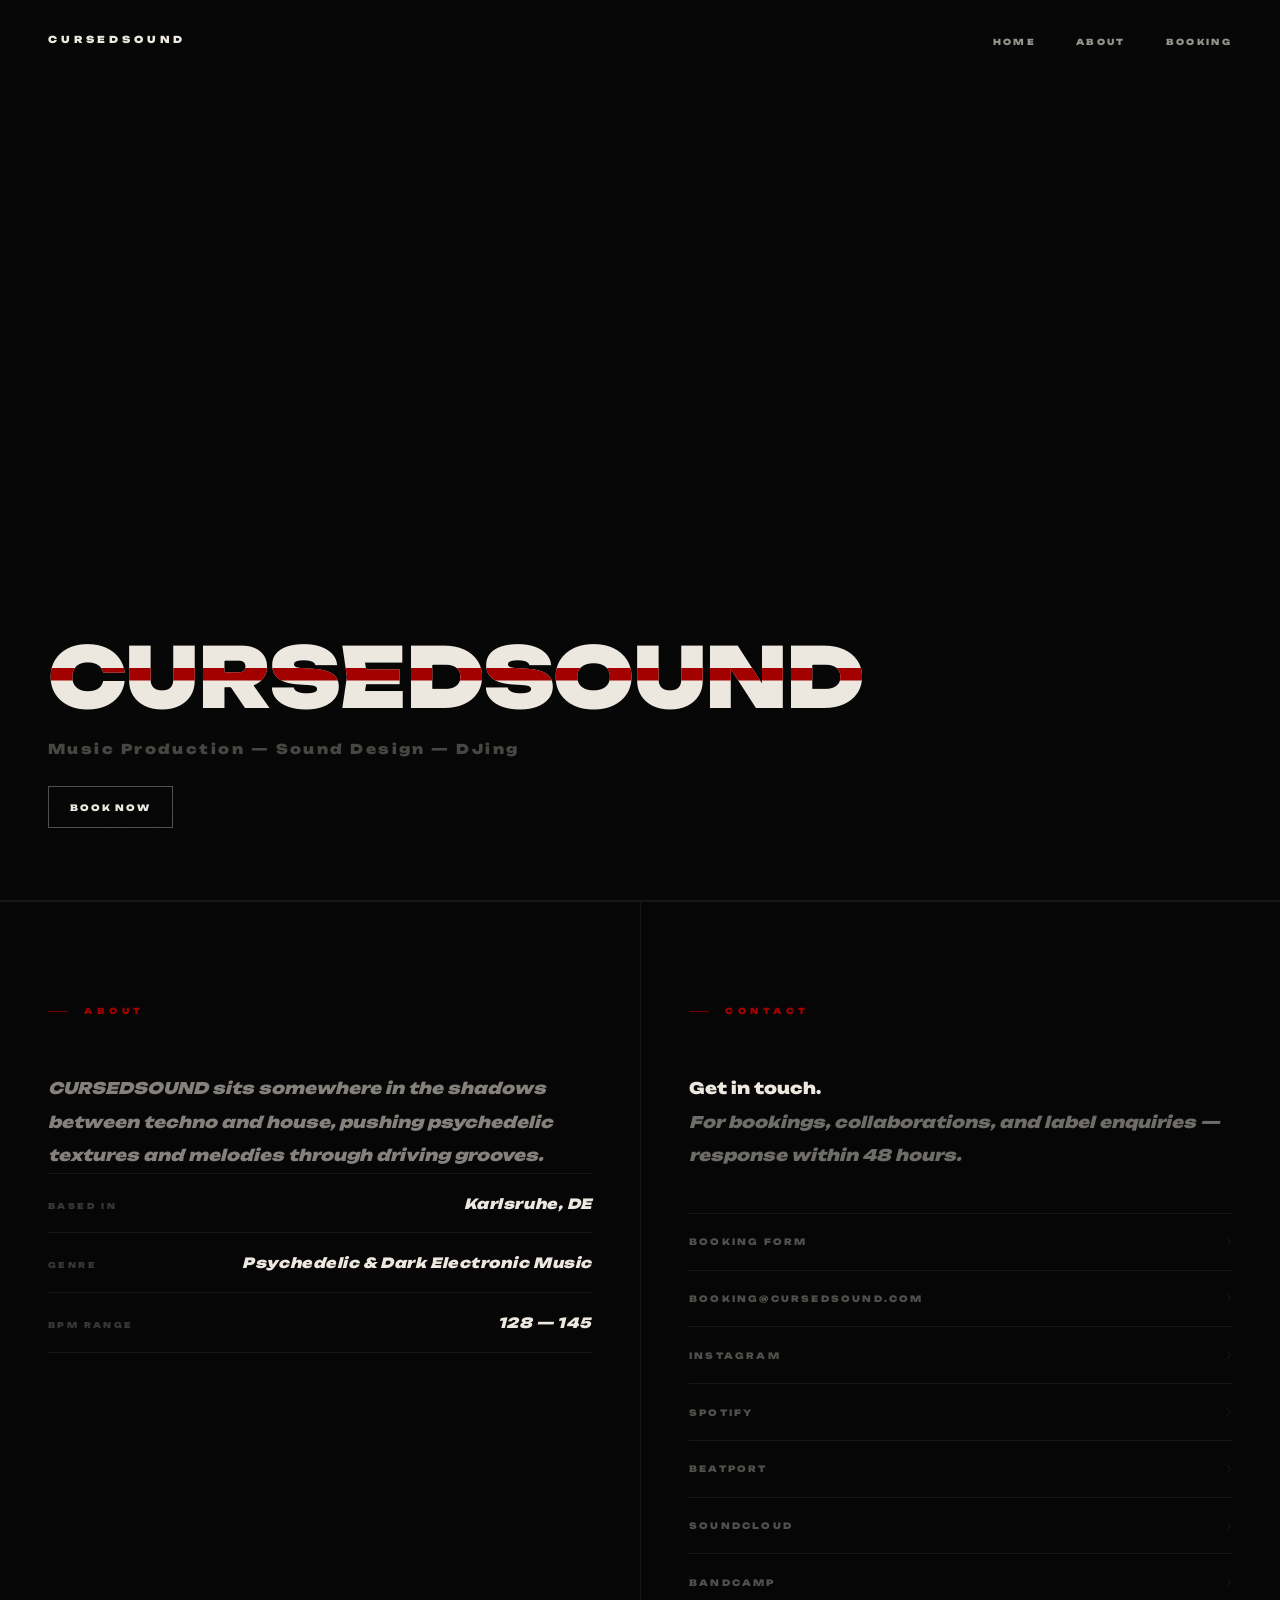
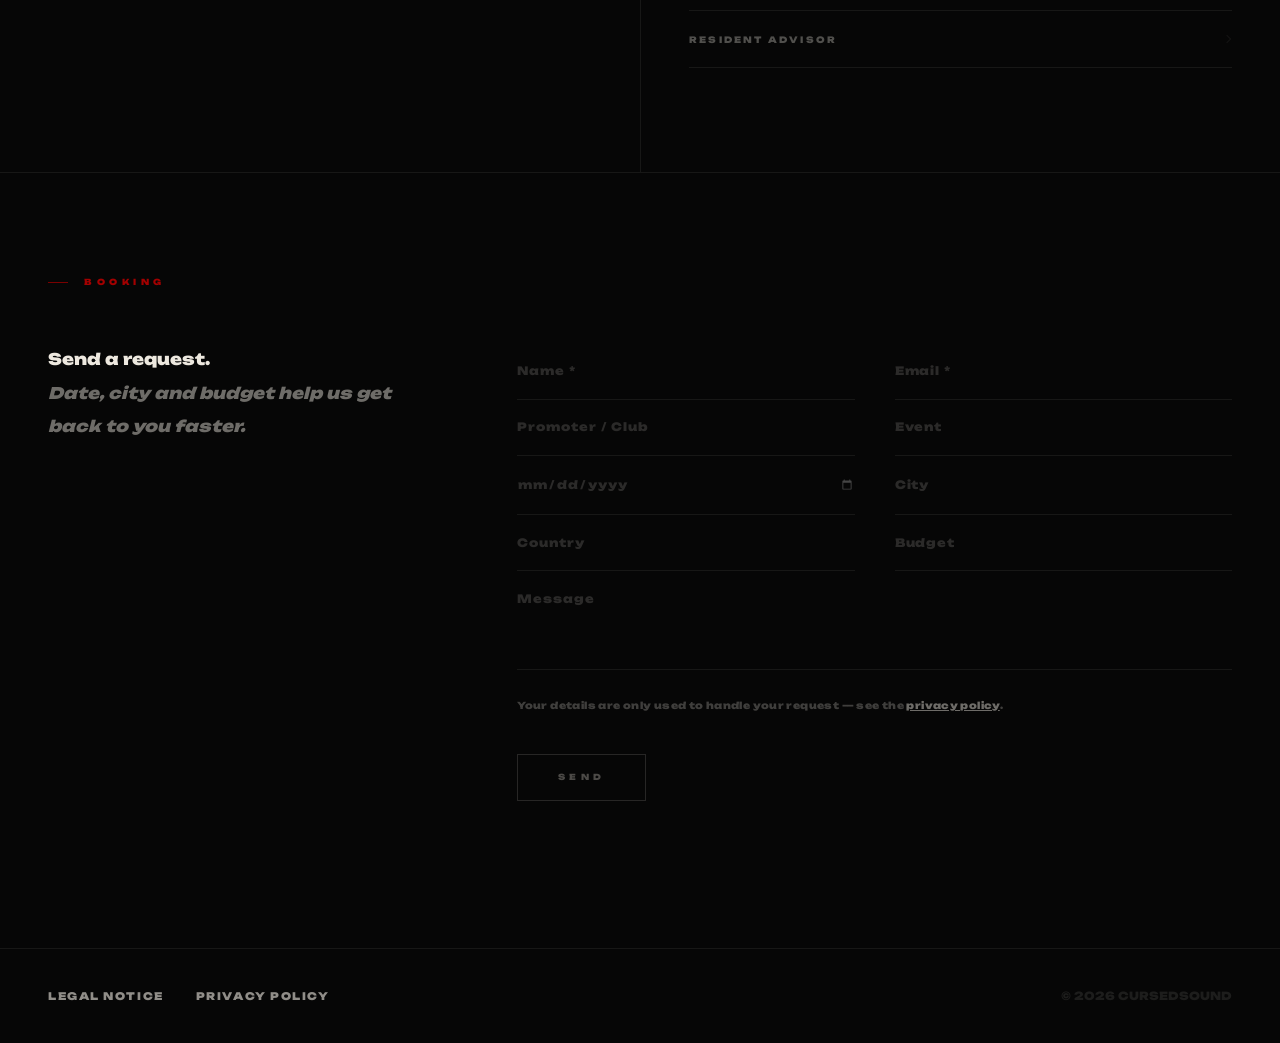
==== commit 42949a7b: "Self-host the font and add link previews, icons and SEO basics Serve Unbounded from fonts/ instead o" ====
--- a/index.html
+++ b/index.html
@@ -3,38 +3,62 @@
   <head>
     <meta charset="UTF-8" />
     <meta name="viewport" content="width=device-width, initial-scale=1.0" />
-    <meta
-      name="description"
-      content="CURSEDSOUND is a Karlsruhe-based artist for psychedelic and dark electronic music."
-    />
+    <meta name="description" content="CURSEDSOUND is a DJ and producer from Karlsruhe, Germany, playing psychedelic and dark electronic music between techno and house (128–145 BPM). Bookings, releases and contact." />
     <meta name="theme-color" content="#060606" />
     <meta name="robots" content="index,follow" />
     <link rel="canonical" href="https://www.cursedsound.com/" />
 
     <meta property="og:type" content="website" />
-    <meta property="og:title" content="CURSEDSOUND" />
-    <meta
-      property="og:description"
-      content="Music Production, Sound Design, DJing."
-    />
+    <meta property="og:site_name" content="CURSEDSOUND" />
+    <meta property="og:title" content="CURSEDSOUND — Psychedelic &amp; Dark Electronic Music" />
+    <meta property="og:description" content="DJ &amp; producer from Karlsruhe. Music production, sound design, DJing — bookings open." />
     <meta property="og:url" content="https://www.cursedsound.com/" />
-    <meta property="og:site_name" content="CURSEDSOUND" />
-
-    <meta name="twitter:card" content="summary" />
-    <meta name="twitter:title" content="CURSEDSOUND" />
-    <meta
-      name="twitter:description"
-      content="Music Production, Sound Design, DJing."
-    />
-
-    <title>CURSEDSOUND</title>
-    <link rel="icon" href="data:image/svg+xml,%3Csvg xmlns='http://www.w3.org/2000/svg' viewBox='0 0 100 100'%3E%3Crect width='100' height='100' fill='%23060606'/%3E%3Ctext x='50' y='60' text-anchor='middle' font-size='58' fill='%23ede8df'%3EC%3C/text%3E%3C/svg%3E" />
-    <link rel="preconnect" href="https://fonts.googleapis.com" />
-    <link rel="preconnect" href="https://fonts.gstatic.com" crossorigin />
-    <link
-      href="https://fonts.googleapis.com/css2?family=Unbounded:wght@900&display=swap"
-      rel="stylesheet"
-    />
+    <meta property="og:image" content="https://www.cursedsound.com/og-image.png" />
+    <meta property="og:image:width" content="1200" />
+    <meta property="og:image:height" content="630" />
+    <meta property="og:image:alt" content="CURSEDSOUND — DJ &amp; Producer, Karlsruhe. Psychedelic &amp; Dark Electronic Music" />
+    <meta property="og:locale" content="en_US" />
+
+    <meta name="twitter:card" content="summary_large_image" />
+    <meta name="twitter:title" content="CURSEDSOUND — Psychedelic &amp; Dark Electronic Music" />
+    <meta name="twitter:description" content="DJ &amp; producer from Karlsruhe. Music production, sound design, DJing — bookings open." />
+    <meta name="twitter:image" content="https://www.cursedsound.com/og-image.png" />
+
+    <title>CURSEDSOUND — Psychedelic &amp; Dark Electronic Music | DJ &amp; Producer, Karlsruhe</title>
+    <link rel="icon" type="image/png" sizes="32x32" href="/favicon-32.png" />
+    <link rel="icon" type="image/png" sizes="192x192" href="/icon-192.png" />
+    <link rel="apple-touch-icon" href="/apple-touch-icon.png" />
+    <script type="application/ld+json">
+{
+  "@context": "https://schema.org",
+  "@type": "MusicGroup",
+  "name": "CURSEDSOUND",
+  "url": "https://www.cursedsound.com/",
+  "image": "https://www.cursedsound.com/og-image.png",
+  "logo": "https://www.cursedsound.com/icon-512.png",
+  "description": "DJ and producer of psychedelic and dark electronic music between techno and house.",
+  "genre": [
+    "Techno",
+    "House",
+    "Psychedelic Techno",
+    "Dark Electronic Music"
+  ],
+  "foundingLocation": {
+    "@type": "Place",
+    "name": "Karlsruhe, Germany"
+  },
+  "email": "booking@cursedsound.com",
+  "sameAs": [
+    "https://www.instagram.com/cursedsound",
+    "https://open.spotify.com/artist/7eCU2d1x8AarSiR1IyA69K",
+    "https://www.beatport.com/de/artist/cursedsound/865231",
+    "https://www.soundcloud.com/cursedsound",
+    "https://cursedsound.bandcamp.com",
+    "https://www.residentadvisor.net/dj/cursedsound"
+  ]
+}
+    </script>
+    <link rel="preload" href="fonts/unbounded-latin-900.woff2" as="font" type="font/woff2" crossorigin />
     <link rel="stylesheet" href="style.css" />
   </head>
   <body>
--- a/style.css
+++ b/style.css
@@ -1,3 +1,7 @@
+/* Unbounded, self-hosted (SIL OFL 1.1, see fonts/OFL.txt) — no requests to Google */
+@font-face{font-family:'Unbounded';font-style:normal;font-weight:900;font-display:swap;src:url(fonts/unbounded-latin-ext-900.woff2) format('woff2');unicode-range:U+0100-02BA,U+02BD-02C5,U+02C7-02CC,U+02CE-02D7,U+02DD-02FF,U+0304,U+0308,U+0329,U+1D00-1DBF,U+1E00-1E9F,U+1EF2-1EFF,U+2020,U+20A0-20AB,U+20AD-20C0,U+2113,U+2C60-2C7F,U+A720-A7FF}
+@font-face{font-family:'Unbounded';font-style:normal;font-weight:900;font-display:swap;src:url(fonts/unbounded-latin-900.woff2) format('woff2');unicode-range:U+0000-00FF,U+0131,U+0152-0153,U+02BB-02BC,U+02C6,U+02DA,U+02DC,U+0304,U+0308,U+0329,U+2000-206F,U+20AC,U+2122,U+2191,U+2193,U+2212,U+2215,U+FEFF,U+FFFD}
+
 *,*::before,*::after{margin:0;padding:0;box-sizing:border-box}
 
 :root{
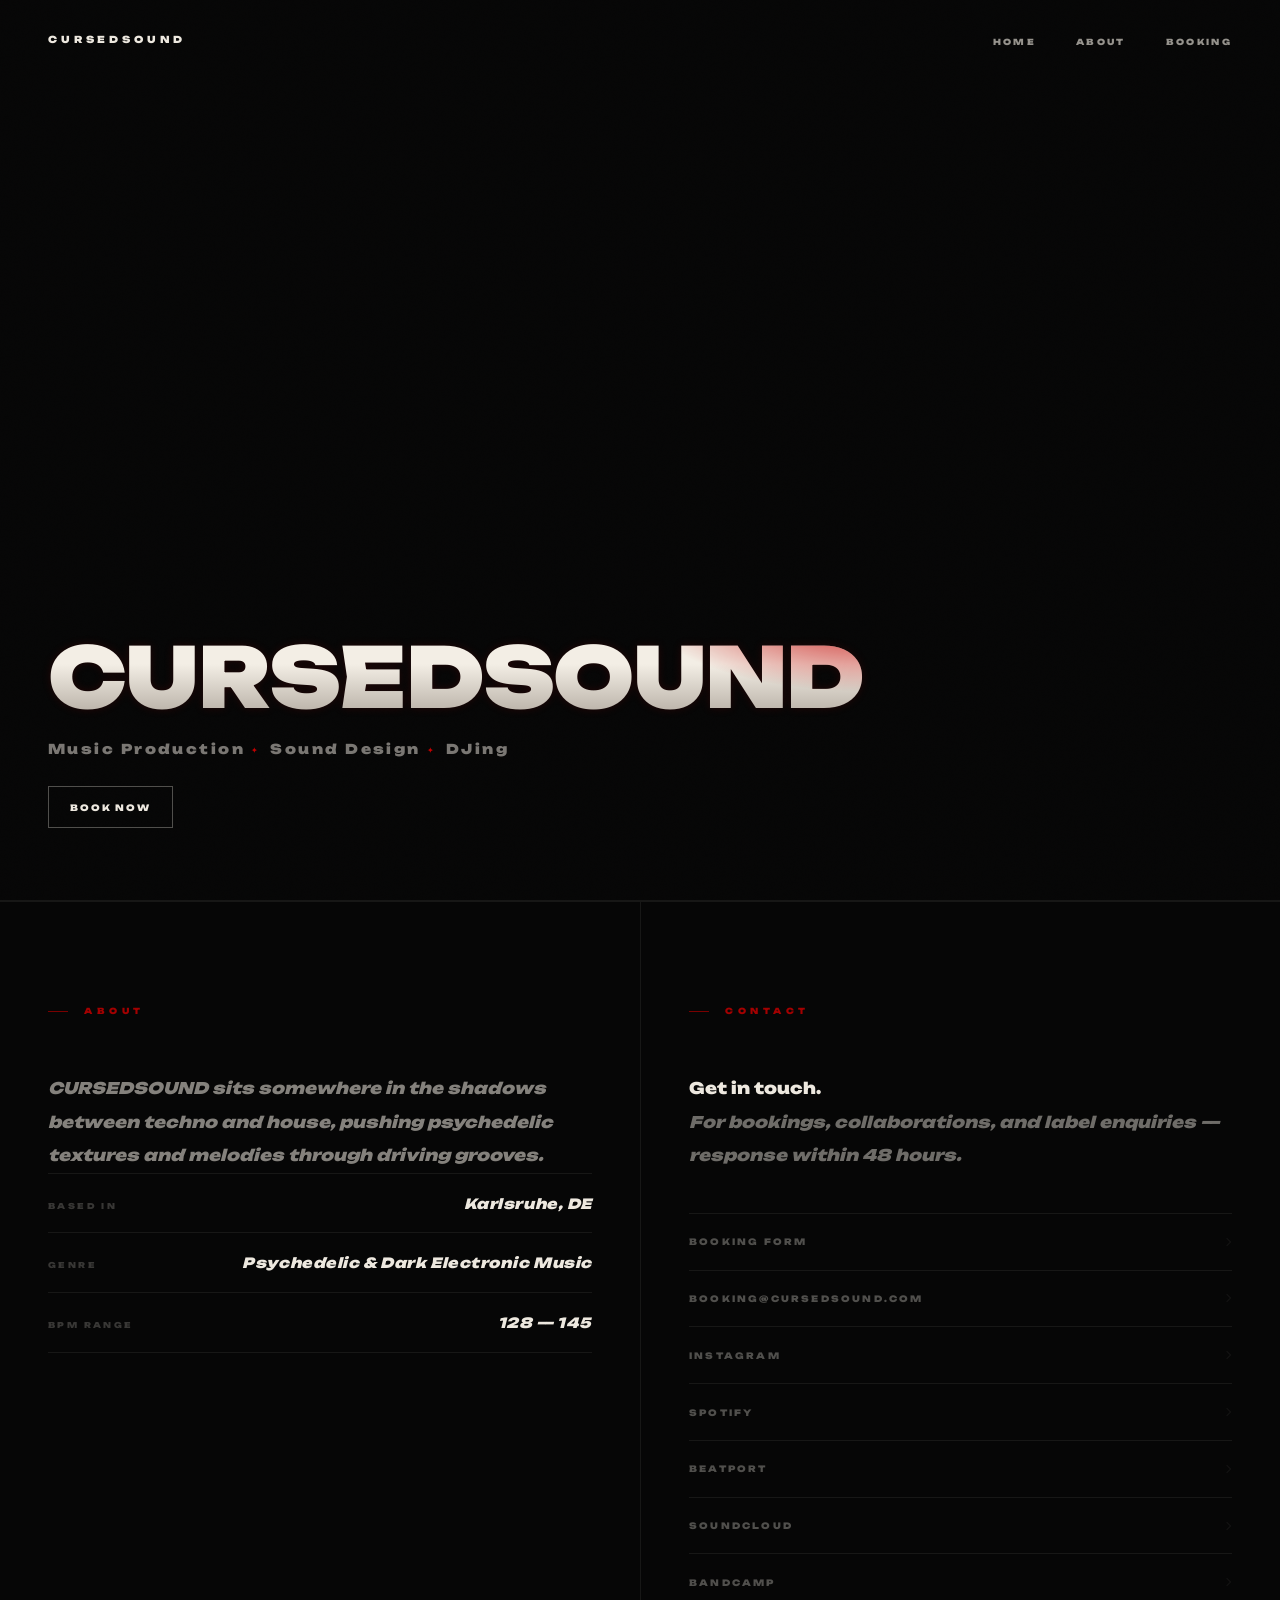
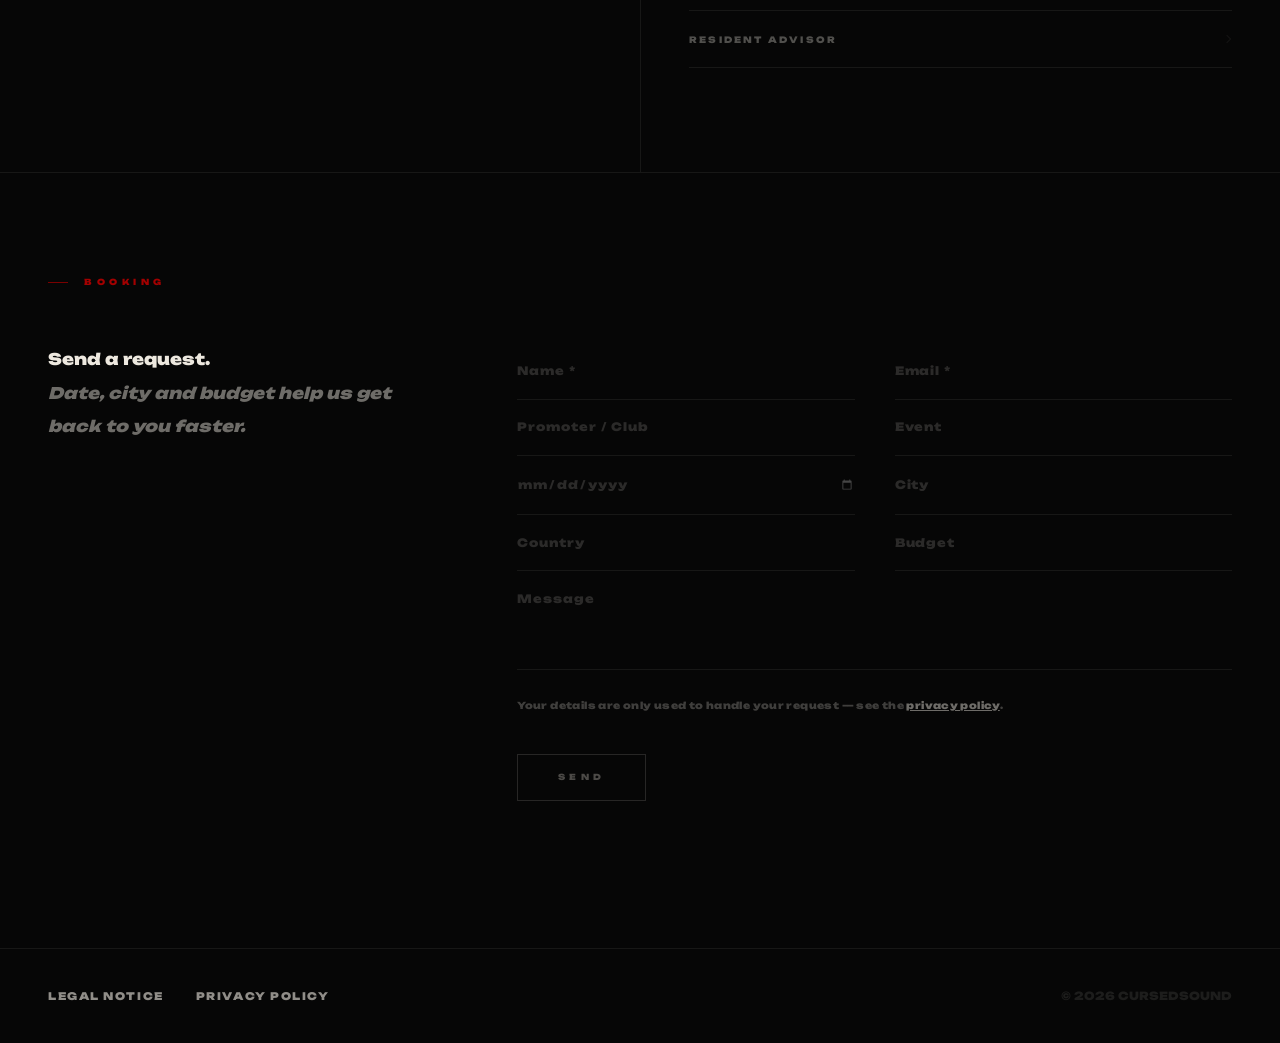
==== commit 6bb8b6fc: "Make the hero title feel lit by the orb The title now has a red glow on the side facing the orb and " ====
--- a/index.html
+++ b/index.html
@@ -88,7 +88,7 @@
       <div class="hero-text">
         <h1 class="hero-name">CURSEDSOUND</h1>
         <p class="hero-sub">
-          Music Production &mdash; Sound Design &mdash; DJing
+          Music Production <span><span class="sep" aria-hidden="true">✦</span> Sound Design</span> <span><span class="sep" aria-hidden="true">✦</span> DJing</span>
         </p>
         <a class="hero-cta" href="#request">Book now</a>
       </div>
--- a/style.css
+++ b/style.css
@@ -123,22 +123,46 @@
   font-weight:900;line-height:1;
   letter-spacing:-.02em;color:var(--white);
   position:relative;display:inline-block;max-width:100%;overflow-wrap:anywhere;word-break:break-word;
-}
-
-/* shatter glitch on letters — rare */
-.hero-name::before{
+  /* lit by the orb: red heat on the top right, slight falloff towards the bottom */
+  background:
+    radial-gradient(ellipse 38% 140% at 100% -30%,rgba(196,0,0,.95),rgba(196,0,0,0) 70%),
+    linear-gradient(180deg,#f3eee5 35%,#b4aca2 100%);
+  -webkit-background-clip:text;background-clip:text;
+  -webkit-text-fill-color:transparent;
+  /* --kick is set by the orb on every beat (128 BPM) */
+  filter:drop-shadow(0 0 calc(4px + var(--kick,0) * 18px) rgba(196,0,0,calc(.15 + var(--kick,0) * .45)));
+}
+
+/* shatter glitch on letters: two red slices tearing sideways */
+.hero-name::before,
+.hero-name::after{
   content:'CURSEDSOUND';
   position:absolute;top:0;left:0;
-  color:var(--red2);
-  clip-path:polygon(0 40%,100% 40%,100% 55%,0 55%);
-  animation:shatter 9s step-end infinite;
-  transform:translateX(0);
+  -webkit-text-fill-color:var(--red3);
+  background:var(--black);       /* hides the letters underneath, so the slice tears */
+  opacity:0;pointer-events:none;
+}
+.hero-name::before{
+  clip-path:polygon(0 14%,100% 14%,100% 38%,0 38%);
+  animation:shatter 7s step-end infinite;
+}
+.hero-name::after{
+  clip-path:polygon(0 62%,100% 62%,100% 76%,0 76%);
+  -webkit-text-fill-color:var(--white);
+  animation:shatter2 7s step-end infinite;
 }
 @keyframes shatter{
-  0%,88%,100%{opacity:0;transform:translateX(0)}
-  89%{opacity:.9;transform:translateX(-5px) skewX(-3deg)}
-  91%{opacity:.7;transform:translateX(4px)}
-  93%{opacity:0}
+  0%,86%,100%{opacity:0;transform:none}
+  87%{opacity:.95;transform:translateX(-9px) skewX(-6deg)}
+  88.5%{opacity:.8;transform:translateX(6px)}
+  90%{opacity:.9;transform:translateX(-3px)}
+  91%{opacity:0}
+}
+@keyframes shatter2{
+  0%,87%,100%{opacity:0;transform:none}
+  88%{opacity:1;transform:translateX(12px)}
+  89.5%{opacity:.8;transform:translateX(-5px)}
+  90.5%{opacity:0}
 }
 
 .hero-sub{
@@ -147,8 +171,10 @@
   font-style:normal;
   font-size:.85rem;
   letter-spacing:.18em;
-  color:rgba(237,232,223,.28);
-}
+  color:rgba(237,232,223,.5);
+}
+.hero-sub span{white-space:nowrap}
+.hero-sub .sep{color:var(--red3);font-size:.6em;vertical-align:.2em;margin:0 .5em 0 .1em}
 
 .hero-cta{
   display:inline-flex;
@@ -322,8 +348,8 @@
   }
   .nav-links a:last-child{border-bottom:none}
   .hero-name{font-size:clamp(2rem,5.5vw,4rem)}
-  .hero-name::before{display:none}
-  .hero-sub{font-size:.74rem;letter-spacing:.1em;line-height:1.6}
+  .hero-name::before,.hero-name::after{display:none}
+  .hero-sub{font-size:.7rem;letter-spacing:.06em;line-height:1.6}
   .hero-cta{font-size:.5rem;letter-spacing:.16em}
   #hero{padding:0 1.5rem 3.5rem}
   .section{padding:4.5rem 1.5rem}
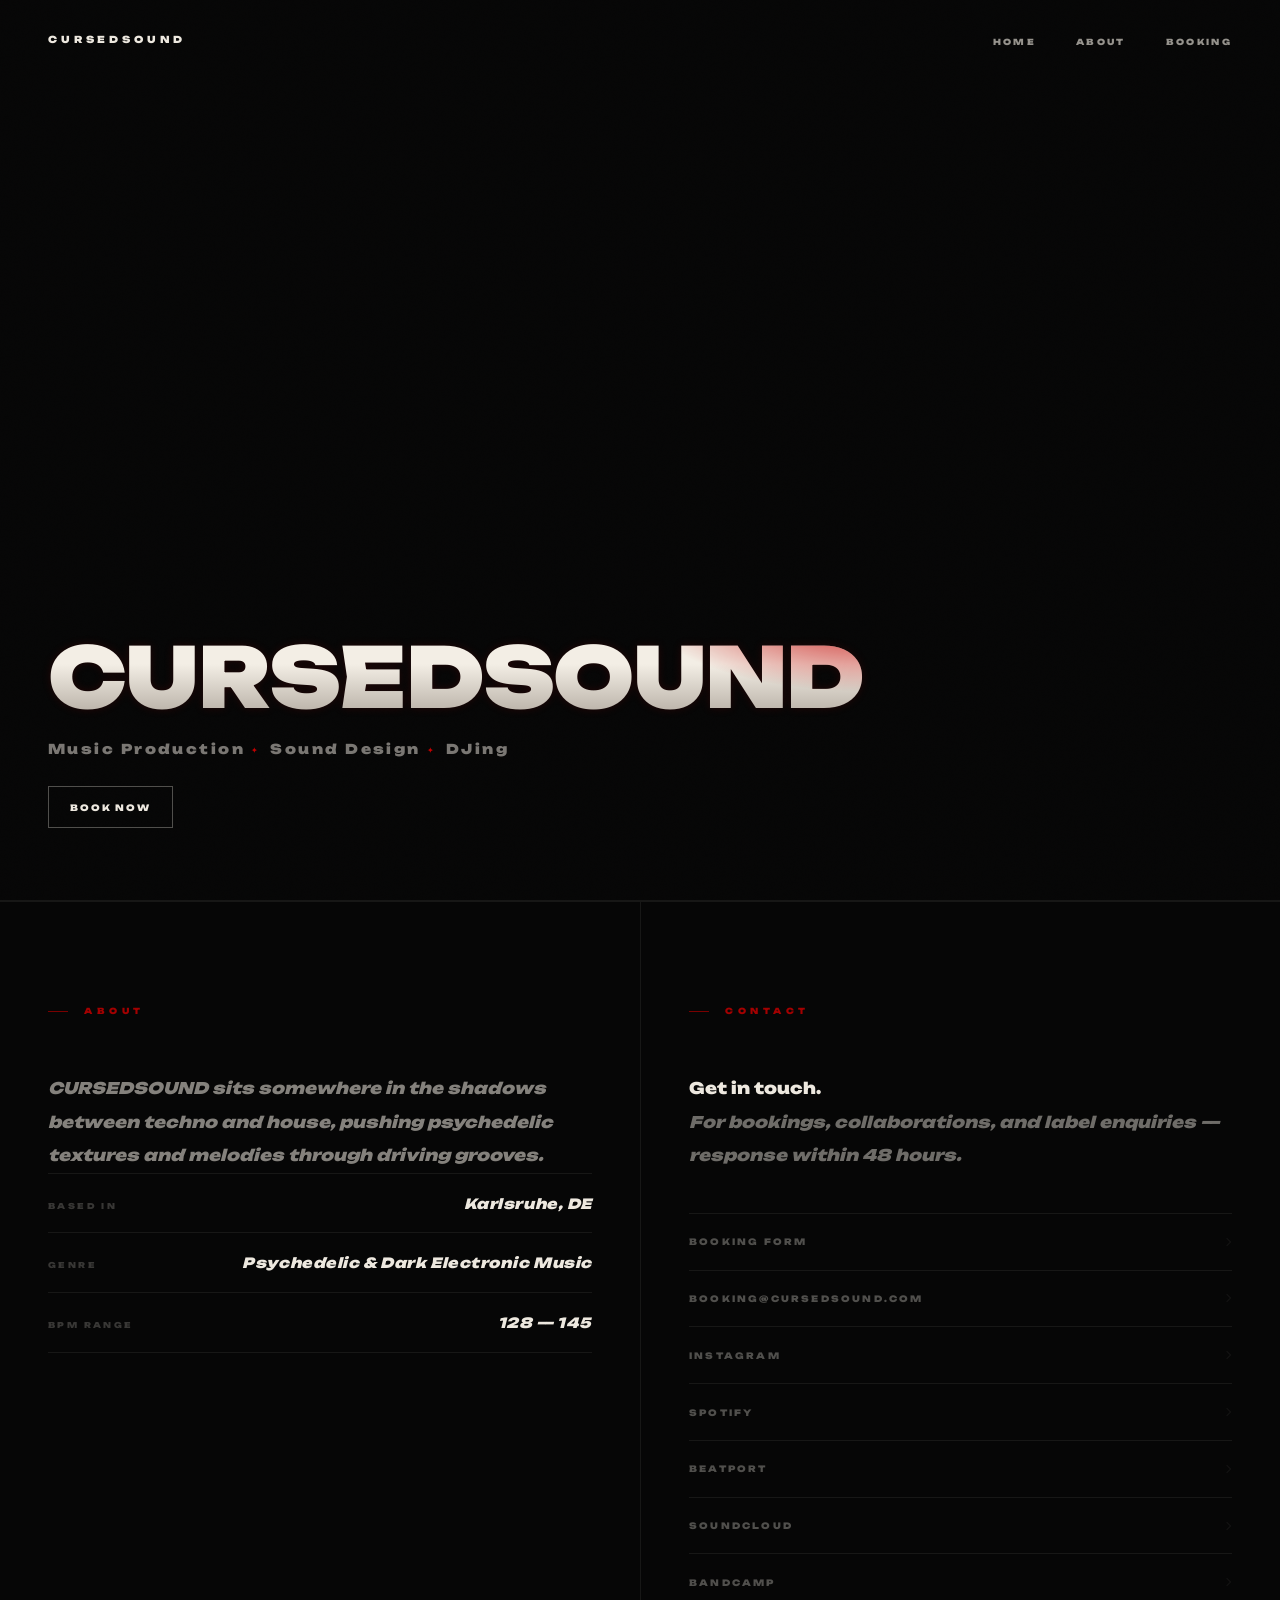
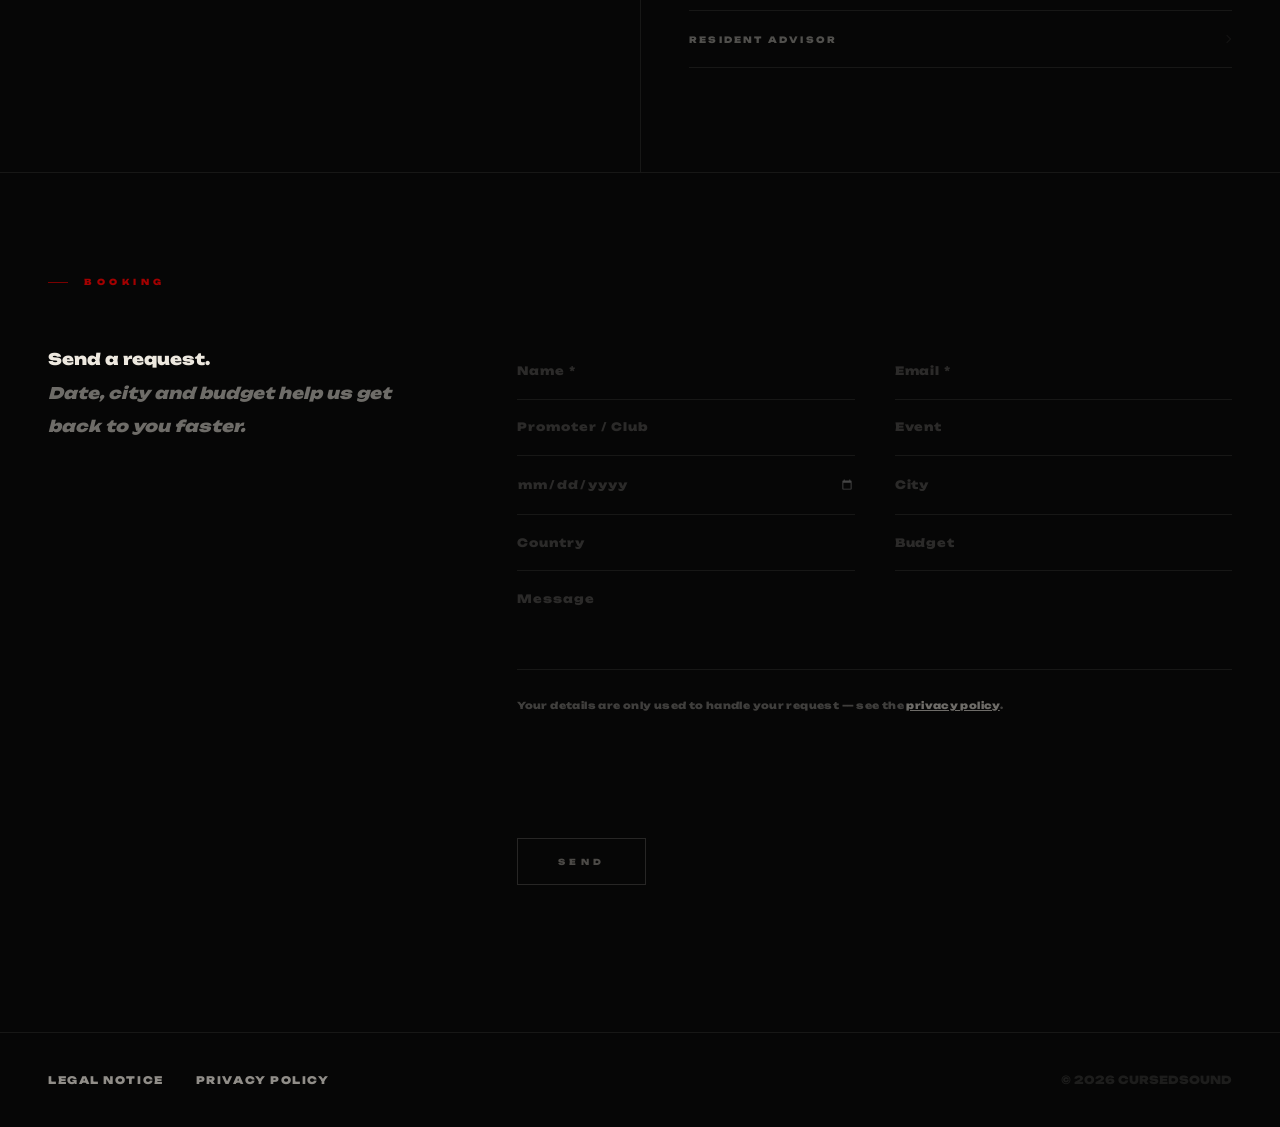
==== commit 38cf8254: "Protect booking form with Cloudflare Turnstile The widget loads only once someone starts filling in " ====
--- a/index.html
+++ b/index.html
@@ -207,6 +207,8 @@
           <p class="f-note">
             Your details are only used to handle your request — see the <a href="privacy_policy.html">privacy policy</a>.
           </p>
+          <!-- spam check (Cloudflare Turnstile); script.js loads it once someone starts filling in the form -->
+          <div class="cf-turnstile" data-sitekey="0x4AAAAAAFfuYyipTQHHasTU"></div>
           <button class="submit" type="submit">Send</button>
           <p class="f-status" role="status" aria-live="polite"></p>
         </form>
--- a/style.css
+++ b/style.css
@@ -131,6 +131,16 @@
   -webkit-text-fill-color:transparent;
   /* --kick is set by the orb on every beat (128 BPM) */
   filter:drop-shadow(0 0 calc(4px + var(--kick,0) * 18px) rgba(196,0,0,calc(.15 + var(--kick,0) * .45)));
+}
+
+/* orb centred above the title (same rule as the orb layout in script.js): light from straight above */
+@media (max-width:760px),(max-aspect-ratio:23/20){
+  .hero-name{
+    background:
+      radial-gradient(ellipse 80% 100% at 50% -25%,rgba(196,0,0,.95),rgba(196,0,0,0) 72%),
+      linear-gradient(180deg,#f3eee5 35%,#b4aca2 100%);
+    -webkit-background-clip:text;background-clip:text;
+  }
 }
 
 /* shatter glitch on letters: two red slices tearing sideways */
@@ -296,6 +306,7 @@
 .f[type=date].is-empty{color:rgba(237,232,223,.16)}
 .f[type=date]::-webkit-calendar-picker-indicator{opacity:.25;cursor:pointer}
 .hp{position:absolute;left:-10000px;width:1px;height:1px;overflow:hidden}
+.cf-turnstile{margin-top:1.2rem;min-height:65px}
 .f-note{margin-top:1.6rem;font-size:.6rem;line-height:1.9;letter-spacing:.04em;color:rgba(237,232,223,.25)}
 .f-note a{color:rgba(237,232,223,.45);text-decoration:underline}
 .f-status{margin-top:1.4rem;font-size:.7rem;line-height:1.9;letter-spacing:.04em;min-height:1.3rem}
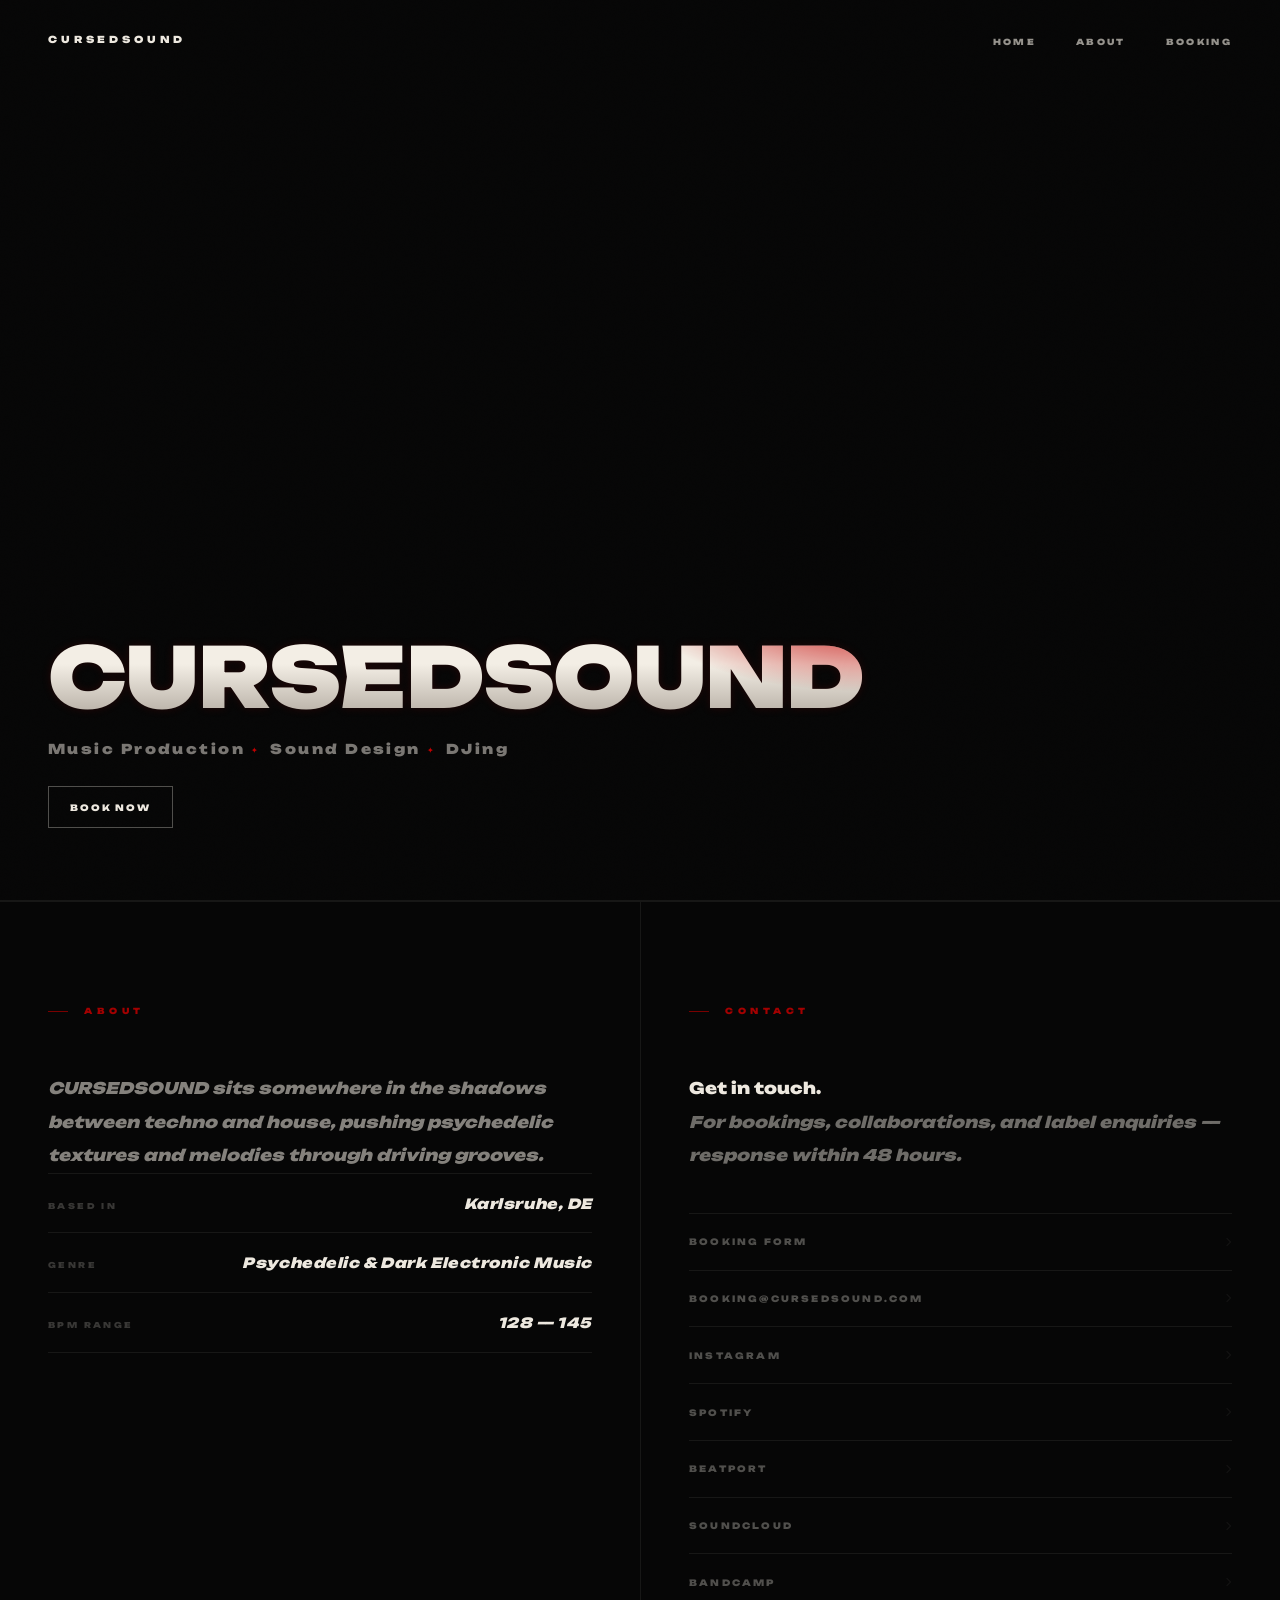
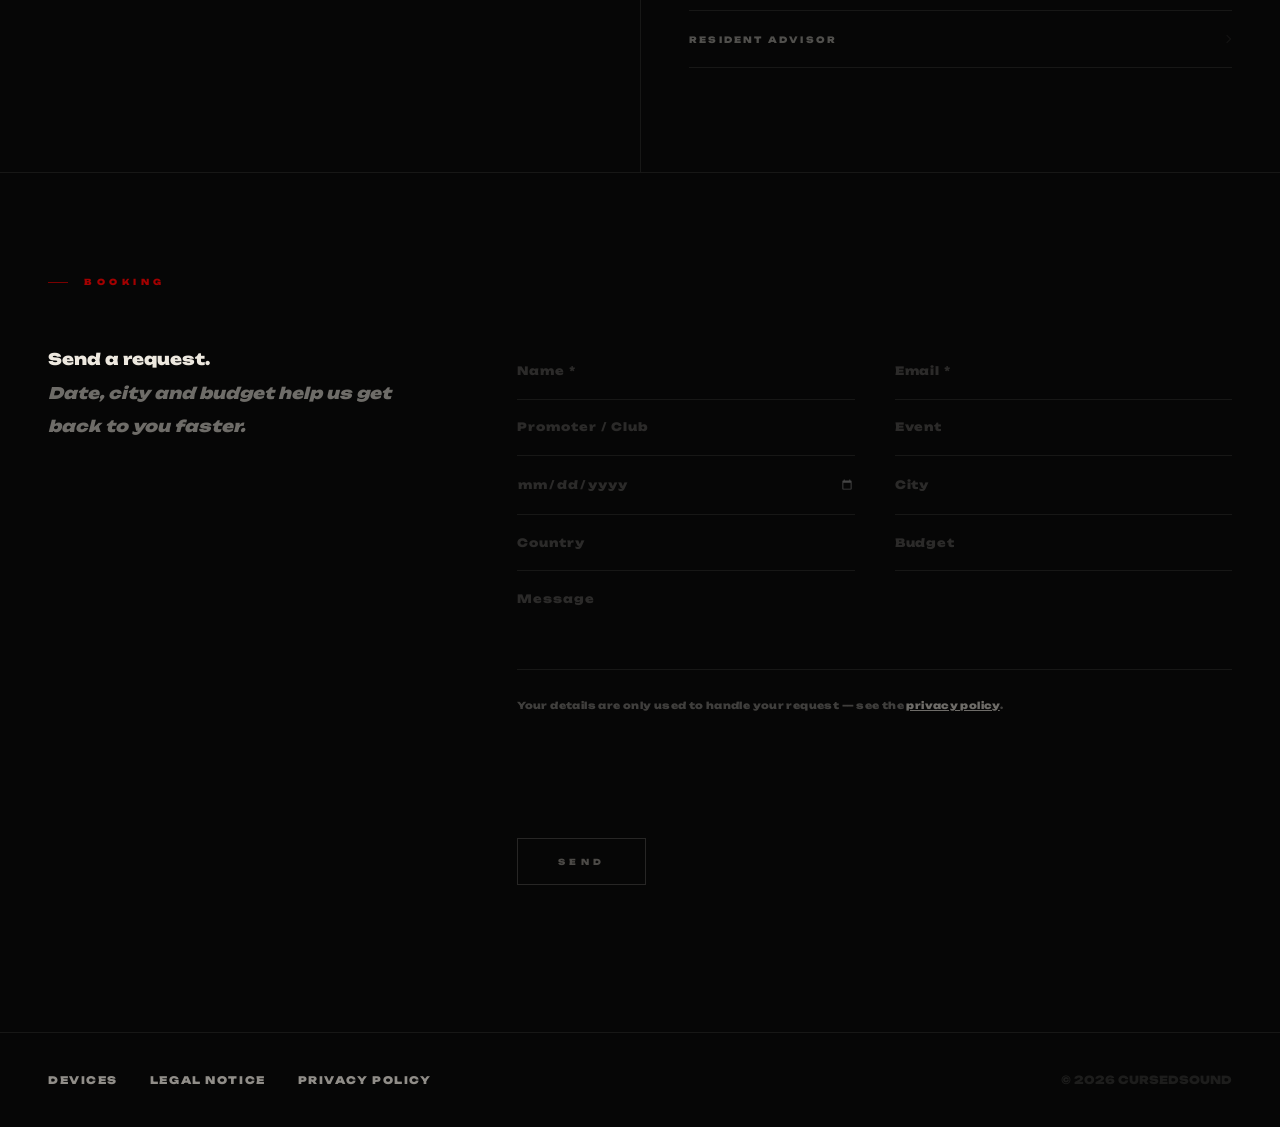
==== commit 8bfd19c5: "Add Devices page with Low End Buddy (free Max for Live download) New devices.html, linked from the f" ====
--- a/index.html
+++ b/index.html
@@ -190,7 +190,10 @@
             <input class="f" type="text" name="event" placeholder="Event" aria-label="Event name" maxlength="200">
           </div>
           <div class="f-row">
-            <input class="f" type="date" name="date" aria-label="Event date">
+            <div class="f-date">
+              <input class="f" type="date" name="date" aria-label="Event date">
+              <span class="f-date-ph" aria-hidden="true">Date</span>
+            </div>
             <input class="f" type="text" name="city" placeholder="City" aria-label="City" maxlength="120">
           </div>
           <div class="f-row">
@@ -218,6 +221,7 @@
     <footer>
       <div class="footer-inner">
         <div class="footer-links">
+          <a href="devices.html">DEVICES</a>
           <a href="legal_notice.html">LEGAL NOTICE</a>
           <a href="privacy_policy.html">PRIVACY POLICY</a>
         </div>
--- a/style.css
+++ b/style.css
@@ -305,6 +305,17 @@
 .f[type=date]{color-scheme:dark}
 .f[type=date].is-empty{color:rgba(237,232,223,.16)}
 .f[type=date]::-webkit-calendar-picker-indicator{opacity:.25;cursor:pointer}
+.f[type=date]::-webkit-date-and-time-value{text-align:left}
+.f-date{position:relative;min-width:0}
+.f-date-ph{
+  display:none;position:absolute;left:0;top:50%;transform:translateY(-50%);pointer-events:none;
+  font-family:'Unbounded',sans-serif;font-size:.72rem;letter-spacing:.08em;color:rgba(237,232,223,.16);
+}
+/* touch browsers (iOS Safari, Chrome Android) render an empty date field blank and centre its value */
+@media(hover:none) and (pointer:coarse){
+  .f[type=date]{-webkit-appearance:none;appearance:none;display:block;min-width:0;min-height:calc(2.6rem + 1.25em);text-align:left}
+  .f[type=date].is-empty:not(:focus) + .f-date-ph{display:block}
+}
 .hp{position:absolute;left:-10000px;width:1px;height:1px;overflow:hidden}
 .cf-turnstile{margin-top:1.2rem;min-height:65px}
 .f-note{margin-top:1.6rem;font-size:.6rem;line-height:1.9;letter-spacing:.04em;color:rgba(237,232,223,.25)}
@@ -312,6 +323,40 @@
 .f-status{margin-top:1.4rem;font-size:.7rem;line-height:1.9;letter-spacing:.04em;min-height:1.3rem}
 .f-status.ok{color:var(--white)}
 .f-status.bad{color:var(--red3)}
+
+/* ── DEVICES PAGE ── */
+.devices-page{margin-top:5rem;border-top:none}
+.device{display:grid;grid-template-columns:1fr 1.7fr;gap:5rem;align-items:start;min-width:0}
+.device-text,.device-detail{min-width:0}
+.device-name{
+  font-family:'Unbounded',sans-serif;font-weight:900;
+  font-size:clamp(1.6rem,3vw,2.6rem);letter-spacing:-.01em;line-height:1.1;
+  margin-bottom:1.6rem;
+}
+.device .contact-blurb{margin-bottom:2rem}
+.device-cta{margin-top:2.5rem}
+.device-shot img{display:block;width:100%;border:1px solid var(--dim2)}
+.device-notes{display:grid;grid-template-columns:1fr 1fr;gap:3rem;margin-top:3rem}
+.device-h{
+  font-family:'Unbounded',sans-serif;font-weight:400;font-size:.5rem;
+  letter-spacing:.3em;text-transform:uppercase;color:rgba(237,232,223,.4);
+  margin-bottom:1.2rem;grid-column:auto;
+}
+.device-notes > div{min-width:0}
+.legend,.steps{font-size:.68rem;line-height:1.9;letter-spacing:.03em;color:rgba(237,232,223,.55)}
+.legend{list-style:none}
+.legend li{display:flex;align-items:baseline;gap:.8rem;padding:.35rem 0}
+.legend b{font-weight:400;color:var(--white);min-width:4.5rem}
+.legend .key{display:inline-block;width:.7rem;height:.7rem;border-radius:2px;flex-shrink:0;transform:translateY(.05rem)}
+.legend .key-bar{width:.35rem;height:.9rem;margin:0 .175rem;background:rgba(237,232,223,.45)}
+.steps{padding-left:1.1rem}
+.steps li{padding:.35rem 0 .35rem .3rem}
+@media(max-width:1100px){
+  .device{grid-template-columns:1fr;gap:3.5rem}
+}
+@media(max-width:600px){
+  .device-notes{grid-template-columns:1fr}
+}
 
 /* ── FOOTER ── */
 footer{
